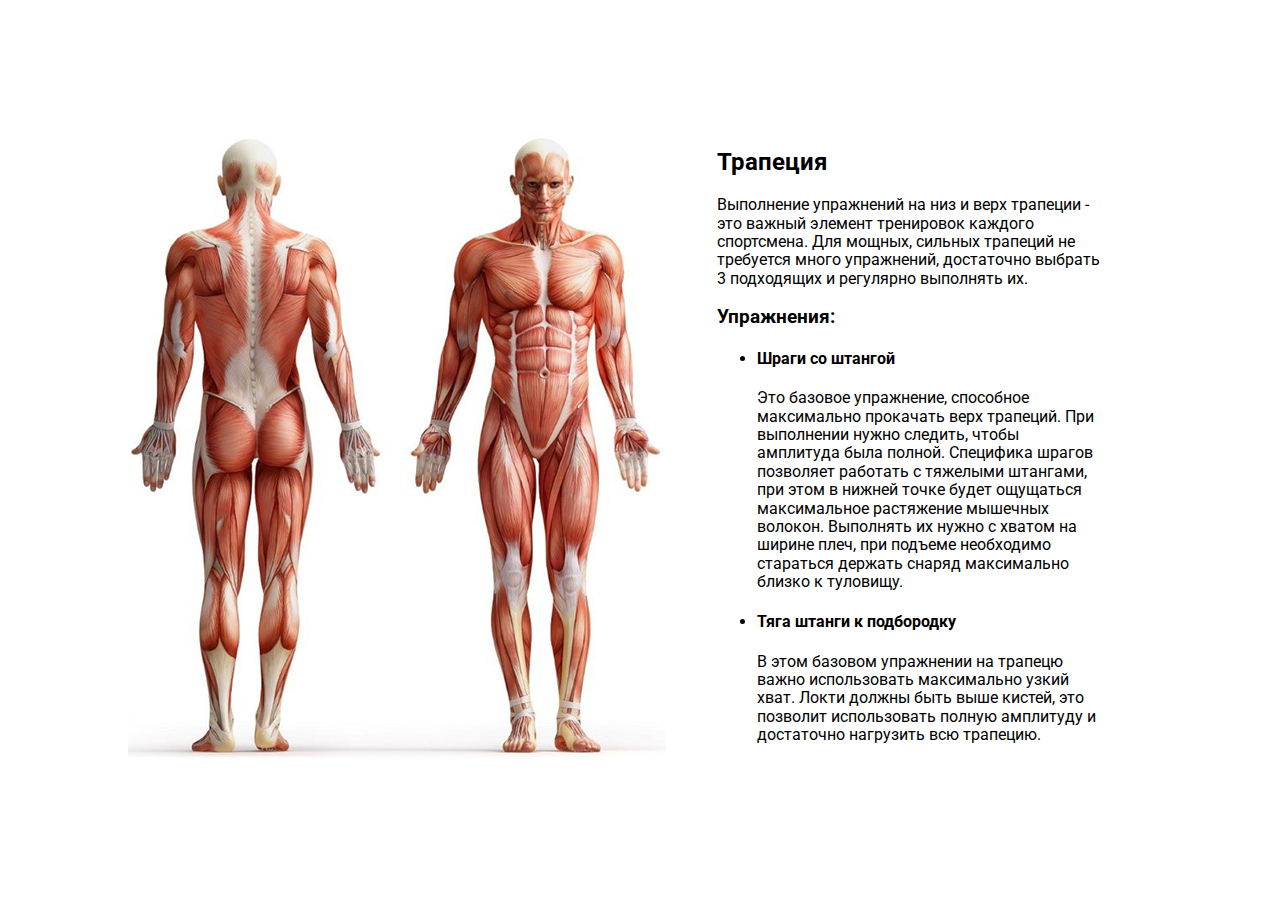
==== index.html @ ae55c125 "fourth commit" ====
<!DOCTYPE html>
<html lang="en">
  <head>
    <meta charset="UTF-8" />
	<meta name="viewport" content="width=device-width, initial-scale=1.0" />
	<!-- <meta name="viewport" content="1185" /> --> 
    <title>Muscles-training/Тренажер для тренировки мышц</title>
    <link rel="preconnect" href="https://fonts.gstatic.com" />
    <link
      href="https://fonts.googleapis.com/css2?family=Roboto:ital,wght@0,400;0,700;0,900;1,400;1,700;1,900&display=swap"
      rel="stylesheet"
    />
    <link rel="stylesheet" href="css/normalize.css" />
    <link rel="stylesheet" href="css/style.css" />
  </head>
  <body>
    <div class="container">
      <div class="demonstration">
        <img class="img-body" src="img/body_2.jpg" alt="">
        <div class="wrapper">
          <div class="male-muscles">
            <div class="body-head"></div>
            <div class="neck">
              <div class="neck-1" data-part="deltoid-back"></div>
              <div class="neck-2" data-part="trapezius"></div>
              <div class="neck-3" data-part="deltoid-back"></div>
              <div class="neck-4"></div>
              <div class="neck-5" data-part="deltoid-middle"></div>
              <div class="neck-6" data-part="trapezius"></div>
              <div class="neck-7" data-part="neck-muscles"></div>
              <div class="neck-8" data-part="trapezius"></div>
              <div class="neck-9" data-part="deltoid-middle"></div>
            </div>
        <div class="rest-parts"></div>
      </div>
          <div class="description deltoid-back">
            <h2>Задняя дельта</h2>
            <p>
              Выполнение упражнений на заднюю дельту - это важный элемент тренировок каждого спортсмена. Для мощных,
              сильных трапеций не требуется много упражнений, достаточно выбрать 3 подходящих и регулярно выполнять их.
            </p>
            <h3>Упражнения:</h3>
            <ul>
              <li>
                <h4>Прыжки</h4>
            <p>
              Это базовое упражнение, способное максимально прокачать заднюю дельту. При выполнении нужно следить, чтобы амплитуда была полной. Специфика шрагов позволяет работать с тяжелыми штангами, при этом в нижней точке будет ощущаться максимальное растяжение мышечных волокон. Выполнять их нужно с хватом на ширине плеч, при подъеме необходимо стараться держать снаряд максимально близко к туловищу.
            </p>
              </li>
              <li> <h4>Махи ногами</h4>
                <p>
                  В этом базовом упражнении на трапецю важно использовать максимально узкий хват. Локти должны быть выше кистей, это позволит использовать полную амплитуду и достаточно нагрузить всю трапецию.
                </p></li>

            </ul>
          </div>
          <div class="description trapezius active">
            <h2>Трапеция</h2>
            <p>
              Выполнение упражнений на низ и верх трапеции - это важный элемент тренировок каждого спортсмена. Для мощных,
              сильных трапеций не требуется много упражнений, достаточно выбрать 3 подходящих и регулярно выполнять их.
            </p>
            <h3>Упражнения:</h3>
            <ul>
              <li>
                <h4>Шраги со штангой</h4>
            <p>
              Это базовое упражнение, способное максимально прокачать верх трапеций. При выполнении нужно следить, чтобы амплитуда была полной. Специфика шрагов позволяет работать с тяжелыми штангами, при этом в нижней точке будет ощущаться максимальное растяжение мышечных волокон. Выполнять их нужно с хватом на ширине плеч, при подъеме необходимо стараться держать снаряд максимально близко к туловищу.
            </p>
              </li>
              <li> <h4>Тяга штанги к подбородку</h4>
                <p>
                  В этом базовом упражнении на трапецю важно использовать максимально узкий хват. Локти должны быть выше кистей, это позволит использовать полную амплитуду и достаточно нагрузить всю трапецию.
                </p></li>

            </ul>
          </div>
          <div class="description deltoid-middle">
            <h2>Средняя дельта</h2>
            <p>
              Выполнение упражнений на среднюю дельту - это важный элемент тренировок каждого спортсмена. Для мощных,
              сильных трапеций не требуется много упражнений, достаточно выбрать 3 подходящих и регулярно выполнять их.
            </p>
            <h3>Упражнения:</h3>
            <ul>
              <li>
                <h4>Отжимания</h4>
            <p>
              Это базовое упражнение, способное максимально прокачать верх трапеций. При выполнении нужно следить, чтобы амплитуда была полной. Специфика шрагов позволяет работать с тяжелыми штангами, при этом в нижней точке будет ощущаться максимальное растяжение мышечных волокон. Выполнять их нужно с хватом на ширине плеч, при подъеме необходимо стараться держать снаряд максимально близко к туловищу.
            </p>
              </li>
              <li> <h4>Присидания</h4>
                <p>
                  В этом базовом упражнении на трапецю важно использовать максимально узкий хват. Локти должны быть выше кистей, это позволит использовать полную амплитуду и достаточно нагрузить всю трапецию.
                </p></li>

            </ul>
          </div>
          <div class="description neck-muscles">
            <h2>Шея</h2>
            <p>
              Выполнение упражнений для мышц шеи - это важный элемент тренировок каждого спортсмена. Для мощных,
              сильных трапеций не требуется много упражнений, достаточно выбрать 3 подходящих и регулярно выполнять их.
            </p>
            <h3>Упражнения:</h3>
            <ul>
              <li>
                <h4>Штанги со шрагой</h4>
            <p>
              Это базовое упражнение, способное максимально прокачать шею. При выполнении нужно следить, чтобы амплитуда была полной. Специфика шрагов позволяет работать с тяжелыми штангами, при этом в нижней точке будет ощущаться максимальное растяжение мышечных волокон. Выполнять их нужно с хватом на ширине плеч, при подъеме необходимо стараться держать снаряд максимально близко к туловищу.
            </p>
              </li>
              <li> <h4>Тяга штанги к шее</h4>
                <p>
                  В этом базовом упражнении на шею важно использовать максимально узкий хват. Локти должны быть выше кистей, это позволит использовать полную амплитуду и достаточно нагрузить всю трапецию.
                </p></li>

            </ul>
          </div>

        </div>

      </div>
    </div>
    <script src="js/script.js"></script>
  </body>
</html>
---- css/style.css ----
html, body {
	height: 100%;
}
body {
	font-family: 'Roboto', sans-serif;
	min-width: 1185px;
}
.container {
	display: flex;
	align-items: center;
	height: 100%;
	padding-left: 10%;
	padding-right: 10%;
}
.demonstration {
	position: relative;
	z-index: 0;
	width: 100%;
	margin: 0;
	padding: 0;

}
.img-body {
	width: 538px;
	height: 638px;
}
.wrapper {
	position: absolute;
	z-index: 7;
	top: 0;
	left: 0;
	display: flex;
	justify-content:left;
}
.active {
	display: block !important;
}
/* .noactive {
	display: none;
} */
.male-muscles {
	width: 538px;
	height: 638px;

}

.description {
	padding: 0 5%;
	/* background: rgb(170, 165, 165); */
	display: none;
}
.body-head{
	width: 100%;
	height: 10%;
	/* background-color: rgba(233, 146, 146, 0.356); */
}
.neck {
	height: 8.2%;
	display: flex;
	justify-content: left;
	/* align-items: center; */
}
.rest-parts {
	height: 81.8%;
	/* background-color: rgba(62, 145, 87, 0.356); */
}
.neck-1 {
	/* background-color: rgba(128, 117, 117, 0.356); */
	width: 75px;
}
.neck-2 {
	/* background-color: rgba(128, 117, 117, 0.356); */
	width: 144px;
}
.neck-3{
	/* background-color: rgba(128, 117, 117, 0.356); */
	width: 26px;
}
.neck-4{
	/* background-color: rgba(128, 117, 117, 0.356); */
	width: 147px;
}
.neck-5{
	/* background-color: rgba(128, 117, 117, 0.356); */
	width: 28px;
}
.neck-6{
	/* background-color: rgba(128, 117, 117, 0.356); */
	width: 44px;
}
.neck-7{
	/* background-color: rgba(128, 117, 117, 0.356); */
	width: 49px;
}
.neck-8{
	/* background-color: rgba(128, 117, 117, 0.356); */
	width: 35px;
}
.neck-9{
	/* background-color: rgba(128, 117, 117, 0.356); */
	width: 88px;
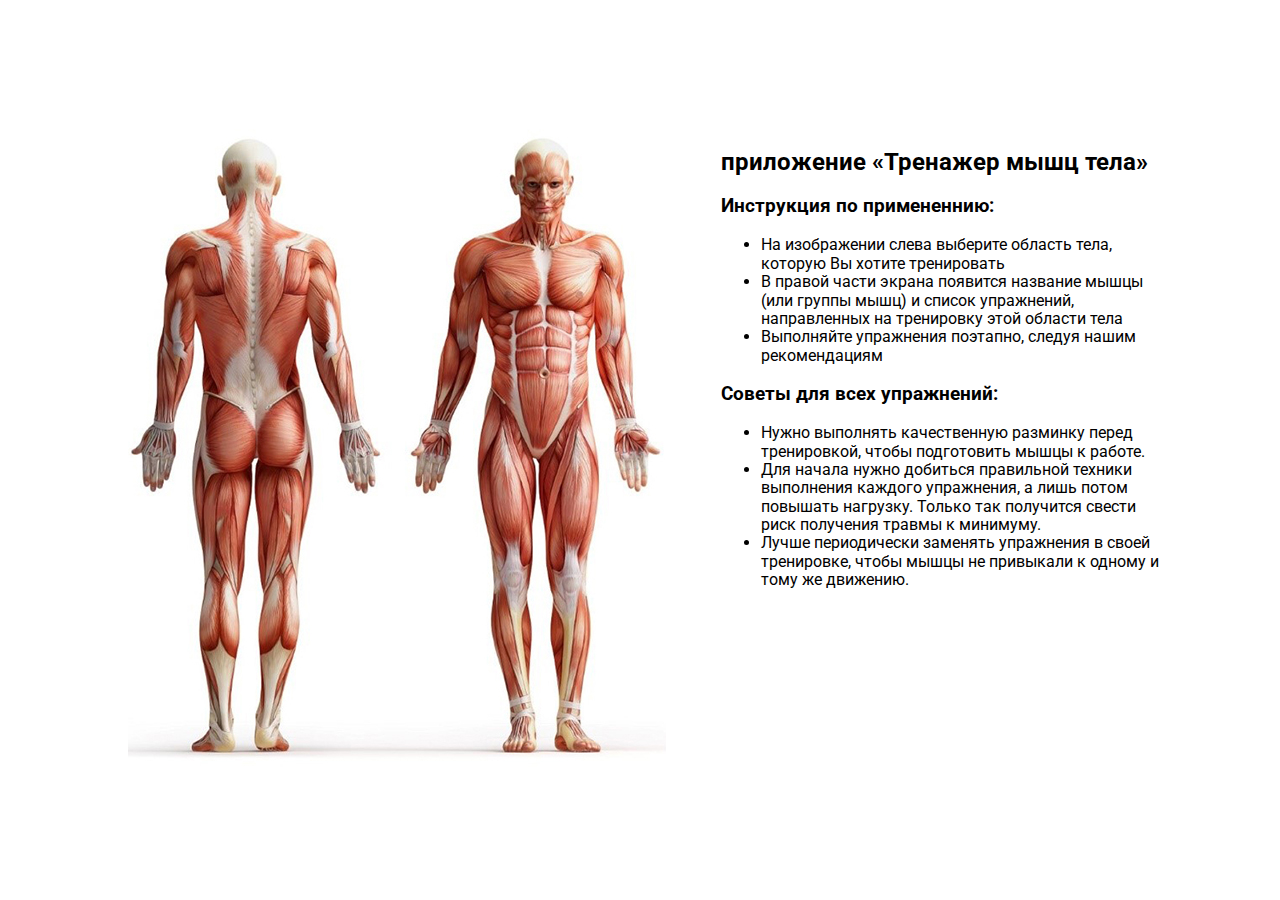
==== commit 7fe58933: "All parts of application is worked" ====
--- a/index.html
+++ b/index.html
@@ -1,9 +1,9 @@
 <!DOCTYPE html>
-<html lang="en">
+<html lang="ru">
   <head>
     <meta charset="UTF-8" />
-	<meta name="viewport" content="width=device-width, initial-scale=1.0" />
-	<!-- <meta name="viewport" content="1185" /> --> 
+    <!-- <meta name="viewport" content="width=device-width, initial-scale=1.0" /> -->
+    <meta name="viewport" content="1185" />
     <title>Muscles-training/Тренажер для тренировки мышц</title>
     <link rel="preconnect" href="https://fonts.gstatic.com" />
     <link
@@ -16,112 +16,289 @@
   <body>
     <div class="container">
       <div class="demonstration">
-        <img class="img-body" src="img/body_2.jpg" alt="">
+        <img class="img-body" src="img/body_2.jpg" alt="" />
         <div class="wrapper">
           <div class="male-muscles">
             <div class="body-head"></div>
             <div class="neck">
-              <div class="neck-1" data-part="deltoid-back"></div>
+              <div class="neck-1" data-part="deltoid"></div>
               <div class="neck-2" data-part="trapezius"></div>
-              <div class="neck-3" data-part="deltoid-back"></div>
+              <div class="neck-3" data-part="deltoid"></div>
               <div class="neck-4"></div>
-              <div class="neck-5" data-part="deltoid-middle"></div>
+              <div class="neck-5" data-part="deltoid"></div>
               <div class="neck-6" data-part="trapezius"></div>
               <div class="neck-7" data-part="neck-muscles"></div>
               <div class="neck-8" data-part="trapezius"></div>
-              <div class="neck-9" data-part="deltoid-middle"></div>
-            </div>
-        <div class="rest-parts"></div>
-      </div>
-          <div class="description deltoid-back">
-            <h2>Задняя дельта</h2>
-            <p>
-              Выполнение упражнений на заднюю дельту - это важный элемент тренировок каждого спортсмена. Для мощных,
-              сильных трапеций не требуется много упражнений, достаточно выбрать 3 подходящих и регулярно выполнять их.
-            </p>
-            <h3>Упражнения:</h3>
+              <div class="neck-9" data-part="deltoid"></div>
+            </div>
+            <div class="shoulders">
+              <div class="shoulders-1" data-part="deltoid"></div>
+              <div class="shoulders-2"></div>
+              <div class="shoulders-3" data-part="trapezius"></div>
+              <div class="shoulders-4"></div>
+              <div class="shoulders-5" data-part="deltoid"></div>
+              <div class="shoulders-6"></div>
+              <div class="shoulders-7" data-part="deltoid"></div>
+              <div class="shoulders-8"></div>
+              <div class="shoulders-9" data-part="deltoid"></div>
+            </div>
+            <div class="pectoral">
+              <div class="pectoral-1" data-part="triceps"></div>
+              <div class="pectoral-2"></div>
+              <div class="pectoral-3" data-part="triceps"></div>
+              <div class="pectoral-4"></div>
+              <div class="pectoral-5" data-part="triceps"></div>
+              <div class="pectoral-6" data-part="deltoid"></div>
+              <div class="pectoral-7" data-part="biceps"></div>
+              <div class="pectoral-8" data-part="pectoral-muscles"></div>
+              <div class="pectoral-9" data-part="biceps"></div>
+              <div class="pectoral-10" data-part="triceps"></div>
+            </div>
+            <div class="back">
+              <div class="back-1" data-part="triceps"></div>
+              <div class="back-2" data-part="latissimus-dorsi"></div>
+              <div class="back-3" data-part="triceps"></div>
+              <div class="back-4" ></div>
+              <div class="back-5" data-part="biceps"></div>
+              <div class="back-6" data-part="press"></div>
+              <div class="back-7" data-part="biceps"></div>
+            </div>
+            <div class="low-back">
+              <div class="low-back-1"></div>
+              <div class="low-back-2" data-part="low-back-muscles"></div>
+              <div class="low-back-3"></div>
+              <div class="low-back-4" data-part="oblique-abdominal-muscles"></div>
+              <div class="low-back-5" data-part="press"></div>
+              <div class="low-back-6" data-part="oblique-abdominal-muscles"></div>
+              <div class="low-back-7"></div>
+            </div>
+            <div class="gluteus">
+              <div class="gluteus-1"></div>
+              <div class="gluteus-2" data-part="gluteus-muscles"></div>
+              <div class="gluteus-3"></div>
+              <div class="gluteus-4" data-part="abductors-muscles"></div>
+              <div class="gluteus-5"></div>
+              <div class="gluteus-6" data-part="abductors-muscles"></div>
+              <div class="gluteus-7"></div>
+            </div>
+            <div class="thigh">
+              <div class="thigh-1"></div>
+              <div class="thigh-2" data-part="hip-biceps"></div>
+              <div class="thigh-3" data-part="hip-adductors"></div>
+              <div class="thigh-4" data-part="hip-biceps"></div>
+              <div class="thigh-5"></div>
+              <div class="thigh-6" data-part="quadriceps-femoris"></div>
+              <div class="thigh-7" data-part="hip-adductors"></div>
+              <div class="thigh-8" data-part="quadriceps-femoris"></div>
+              <div class="thigh-9"></div>
+            </div>
+            <div class="gastrocnemius">
+              <div class="gastrocnemius-1"></div>
+              <div class="gastrocnemius-2" data-part="gastrocnemius-muscles"></div>
+              <div class="gastrocnemius-3"></div>
+              <div class="gastrocnemius-4" data-part="gastrocnemius-muscles"></div>
+              <div class="gastrocnemius-5"></div>
+              <div class="gastrocnemius-6" data-part="gastrocnemius-muscles"></div>
+              <div class="gastrocnemius-7"></div>
+              <div class="gastrocnemius-8" data-part="gastrocnemius-muscles"></div>
+              <div class="gastrocnemius-9"></div>
+            </div>
+            <div class="soleus">
+              <div class="soleus-1"></div>
+              <div class="soleus-2" data-part="soleus-muscles"></div>
+              <div class="soleus-3"></div>
+              <div class="soleus-4" data-part="soleus-muscles"></div>
+              <div class="soleus-5"></div>
+            </div>
+            <div class="rest-parts"></div>
+          </div>
+
+          <div class="description active">
+            <h2>приложение «Тренажер мышц тела»</h2>
+            <h3>Инструкция по примененнию:</h3>
             <ul>
-              <li>
-                <h4>Прыжки</h4>
-            <p>
-              Это базовое упражнение, способное максимально прокачать заднюю дельту. При выполнении нужно следить, чтобы амплитуда была полной. Специфика шрагов позволяет работать с тяжелыми штангами, при этом в нижней точке будет ощущаться максимальное растяжение мышечных волокон. Выполнять их нужно с хватом на ширине плеч, при подъеме необходимо стараться держать снаряд максимально близко к туловищу.
-            </p>
-              </li>
-              <li> <h4>Махи ногами</h4>
-                <p>
-                  В этом базовом упражнении на трапецю важно использовать максимально узкий хват. Локти должны быть выше кистей, это позволит использовать полную амплитуду и достаточно нагрузить всю трапецию.
-                </p></li>
-
+              <li>На изображении слева выберите область тела, которую Вы хотите тренировать</li>
+              <li>В правой части экрана появится название мышцы (или группы мышц) и список упражнений, направленных на тренировку этой области тела</li>
+              <li>Выполняйте упражнения поэтапно, следуя нашим рекомендациям  </li>
             </ul>
-          </div>
-          <div class="description trapezius active">
-            <h2>Трапеция</h2>
-            <p>
-              Выполнение упражнений на низ и верх трапеции - это важный элемент тренировок каждого спортсмена. Для мощных,
-              сильных трапеций не требуется много упражнений, достаточно выбрать 3 подходящих и регулярно выполнять их.
-            </p>
-            <h3>Упражнения:</h3>
+            <h3>Советы для всех упражнений:</h3>
             <ul>
-              <li>
-                <h4>Шраги со штангой</h4>
-            <p>
-              Это базовое упражнение, способное максимально прокачать верх трапеций. При выполнении нужно следить, чтобы амплитуда была полной. Специфика шрагов позволяет работать с тяжелыми штангами, при этом в нижней точке будет ощущаться максимальное растяжение мышечных волокон. Выполнять их нужно с хватом на ширине плеч, при подъеме необходимо стараться держать снаряд максимально близко к туловищу.
-            </p>
-              </li>
-              <li> <h4>Тяга штанги к подбородку</h4>
-                <p>
-                  В этом базовом упражнении на трапецю важно использовать максимально узкий хват. Локти должны быть выше кистей, это позволит использовать полную амплитуду и достаточно нагрузить всю трапецию.
-                </p></li>
-
+              <li>Нужно выполнять качественную разминку перед тренировкой, чтобы подготовить мышцы к работе. </li>
+              <li>Для начала нужно добиться правильной техники выполнения каждого упражнения, а лишь потом повышать нагрузку. Только так получится свести риск получения травмы к минимуму. </li>
+              <li>Лучше периодически заменять упражнения в своей тренировке, чтобы мышцы не привыкали к одному и тому же движению. </li>
             </ul>
           </div>
-          <div class="description deltoid-middle">
-            <h2>Средняя дельта</h2>
-            <p>
-              Выполнение упражнений на среднюю дельту - это важный элемент тренировок каждого спортсмена. Для мощных,
-              сильных трапеций не требуется много упражнений, достаточно выбрать 3 подходящих и регулярно выполнять их.
-            </p>
-            <h3>Упражнения:</h3>
-            <ul>
-              <li>
-                <h4>Отжимания</h4>
-            <p>
-              Это базовое упражнение, способное максимально прокачать верх трапеций. При выполнении нужно следить, чтобы амплитуда была полной. Специфика шрагов позволяет работать с тяжелыми штангами, при этом в нижней точке будет ощущаться максимальное растяжение мышечных волокон. Выполнять их нужно с хватом на ширине плеч, при подъеме необходимо стараться держать снаряд максимально близко к туловищу.
-            </p>
-              </li>
-              <li> <h4>Присидания</h4>
-                <p>
-                  В этом базовом упражнении на трапецю важно использовать максимально узкий хват. Локти должны быть выше кистей, это позволит использовать полную амплитуду и достаточно нагрузить всю трапецию.
-                </p></li>
-
-            </ul>
+          <div class="description deltoid">
+            <h2>Дельтовидные мышцы</h2>
+            <h3>Упражнения:</h3>
+            <ol>
+              <li>(Будут нужны гантели) Поднятие гантелей перед собой(на передние дельтовидные мышцы): нужно принять первоначальное положение: ноги на ширине плеч, спина прямая. В руки взять гантели и зажать кулаком. Опустить руки пред собой, ладонями к туловищу. Локти немного согнуть. Медленно поднимать руки в таком положении до того, как между руками и туловищем не возникнет угол 90 градусов. Потом медленно опускать руки вниз в исходное положение. Повторять 3 подхода по 11-15 раз. </li>
+              <li>(Будут нужны гантели) Поднятие гантелей в стороны (на средние дельтовидные мышцы): техника такая же, как и в упражнении поднятие гантелей перед собой, только руки в этот раз располагаются по бокам.</li>
+              <li>Звездная планка: для начала нужно лечь на пол, растянуться в позу звезды. Руки поставить ладонями в пол, ноги поставить на носки. Подняться в таком положении на 30-60 секунд. Важно, чтобы тело было как одна линия. Повторять это три раза. </li>
+            </ol>
+          </div>
+          <div class="description trapezius">
+            <h2>Трапециевидные мышцы</h2>
+            <h3>Упражнения:</h3>
+            <ol>
+              <li>(понадобится скамья, регулирующая спину) шраги на наклонной скамье: нужно поднять спинку скамьи до угла 45 градусов. Далее берем гантели в руки и ложимся животом на скамью таким образом, чтобы шея была за ее пределами. Ноги можно поставить на скамью или на пол или просто сесть на сиденье и выполнять это упражнение сидя. На выдохе поднимаем плечи вверх, сводя лопатки вместе. Удерживаем это положение 1-2 секунды и на вдохе опускаем плечи. Повторяем 3 подхода по 12-15 повторений.</li>
+              <li>Отжимания узким хватом: принимаем упор лежа. Ставим руки так, чтобы они были уже ширины плеч. Ноги ставим вместе. На выдохе опускаемся, делаем вдох и на вдохе выжимаем себя вверх. Долго не задерживаемся на верху, медленно опускаемся. Очень важно, чтобы локти двигались всё время вдоль корпуса и были обращены назад, а не в стороны. Иначе смещается акцент нагрузки. Повторять так по 15-20 раз, три подхода.</li>
+              <li>Отжимания от стула (нужна скамья или стул): нужно занять исходное положение: подойти к скамье, повернуться к ней спиной, наклониться вниз и упереться за скамью руками, затем вытянуть ноги вперед. На вдохе опустите таз к самому полу, на выдохе быстро, без рывков, выпрямите руки, вернувшись в исходное положение. Повторять это три подхода по 10-15 повторений. </li>
+            </ol>
           </div>
           <div class="description neck-muscles">
             <h2>Шея</h2>
-            <p>
-              Выполнение упражнений для мышц шеи - это важный элемент тренировок каждого спортсмена. Для мощных,
-              сильных трапеций не требуется много упражнений, достаточно выбрать 3 подходящих и регулярно выполнять их.
-            </p>
-            <h3>Упражнения:</h3>
-            <ul>
-              <li>
-                <h4>Штанги со шрагой</h4>
-            <p>
-              Это базовое упражнение, способное максимально прокачать шею. При выполнении нужно следить, чтобы амплитуда была полной. Специфика шрагов позволяет работать с тяжелыми штангами, при этом в нижней точке будет ощущаться максимальное растяжение мышечных волокон. Выполнять их нужно с хватом на ширине плеч, при подъеме необходимо стараться держать снаряд максимально близко к туловищу.
-            </p>
-              </li>
-              <li> <h4>Тяга штанги к шее</h4>
-                <p>
-                  В этом базовом упражнении на шею важно использовать максимально узкий хват. Локти должны быть выше кистей, это позволит использовать полную амплитуду и достаточно нагрузить всю трапецию.
-                </p></li>
-
-            </ul>
-          </div>
-
+            <h3>Упражнения:</h3>
+            <ol>
+              <li>Кладем нашу ладонь, огибая локтем голову сверху, на область виска правой части головы. Ладонь кладем до
+                уха. Голову тянем в правую сторону, а рукой удерживаем голову. Давим секунд 8-10, потом на расслабление
+                уводим голову немножко назад, и кладем нашу правую руку на ключицу, и немножко тянем ее вниз. Повторяем
+                то же самое для другой стороны.</li>
+              <li>повороты головы в лево, в право.</li>
+              <li>Наклоны головы вверх-вниз.</li>
+              <li>Пожимание плечами вверх-вниз;</li>
+              <li>Перекатывание головой в право, в лево.</li>
+              <li>Наклонить голову вперед, положить руки на затылок и слабо тянуть голову руками вниз.</li>
+              <li>Наклонить голову назад, положить руки на лоб, и слабо тянуть голову назад руками.</li>
+              <li>Сведение лопаток стоя. Руки по бокам. Сжимать лопатки максимально друг к другу, делать 15 раз, удерживая
+                по 5 секунд.</li>
+              <li>Лежа на спине, с согнутыми коленями, согните голову и прижмите подбородок к груди. Повторять 5 раз,
+                удерживать от 15-30 секунд за повторение.</li>
+              <li>Упражнение злая/добрая кошка: Встаньте на четвереньки, спина прямая, руки под плечами, ноги под бедрами.
+                Округлите спину опуская голову в низ. Продержитесь так 15 секунд, потом прогните спину, поднимая голову
+                вверх (и продержитесь так 15 секунд). Повторяйте так 15 раз, два подхода.</li>
+              <li>Встаньте на четвереньки, посмотрите на пол. Опустите голову вниз, прижимая подбородок к груди, потом
+                верните голову в положение, на уровне со спиной. Удерживайте положение подбородка, прижатого к спине 5
+                секунд. Повторите так 10-20 раз.</li>
+            </ol>
+          </div>
+          <div class="description pectoral-muscles">
+            <h2>Большая грудная мышца</h2>
+            <h3>Упражнения:</h3>
+            <ol>
+              <li>Лягте на пол, руки поставьте в положение перпендикулярное полу и телу. Опуститесь на руках вниз и поднимитесь вверх. Выполнять 2 подхода по 20 раз. (отжимания)</li>
+              <li>Упражнения со снаряжением: две гантели, скамья
+                Настройте скамью на 30 градусов наклона.  Лягте на нее. Руки разведите в стороны перпендикулярно телу. Локти немножко согните и возьмите в руки гантели. Медленно поднимите руки вверх, медленно опустите в первоначальное положение. Повторяйте так три подхода по 15 раз.
+                </li>
+                <li>Чтобы растянуть эту мышцу нужно скрестить руки сзади и поднять их вверх. Удерживать так 15-30 секунд. Повторять так 10 раз. </li>
+            </ol>
+          </div>
+          <div class="description triceps">
+            <h2>Трицепс</h2>
+            <h3>Упражнения:</h3>
+            <ol>
+              <li>Отжимания узким хватом: принимаем упор лежа. Ставим руки так, чтобы они были уже ширины плеч. Ноги ставим вместе. На выдохе опускаемся, делаем вдох и на вдохе выжимаем себя вверх. Долго не задерживаемся на верху, медленно опускаемся. Очень важно, чтобы локти двигались всё время вдоль корпуса и были обращены назад, а не в стороны. Иначе смещается акцент нагрузки. Повторять так по 15-20 раз, три подхода. </li>
+              <li>Отжимания от стула (нужна скамья или стул): нужно занять исходное положение: подойти к скамье, повернуться к ней спиной, наклониться вниз и упереться за скамью руками, затем вытянуть ноги вперед. На вдохе опустите таз к самому полу, на выдохе быстро, без рывков, выпрямите руки, вернувшись в исходное положение. Повторять это три подхода по 10-15 повторений.
+                </li>
+            </ol>
+          </div>
+          <div class="description biceps">
+            <h2>Бицепс рук</h2>
+            <h3>Упражнения:</h3>
+            <ol>
+              <li>(понадобятся TRX-петли) Горизонтальные подтягивания: нужно взяться за петли и выставить ноги чуть вперед. Уведите плечи вперед. Далее поднимитесь на петлях, разводя локти в стороны и сводя лопатки. Медленно опуститесь назад. Повторяйте 3 подхода по 10 – 15 повторений. </li>
+              <li>(понадобятся гантели) Сгибание рук с гантелями: нужно занять исходное положение: ноги на ширине плеч, спина прямая, гантели в руках вдоль тела, локти прижаты к локтям, ладони направлены к бокам. При подъеме гантелей кисть нужно будет развернуть ладонью вверх. Поднимайте руки в верхнее положение, не до конца сгибая руки в локте. Сделайте вдох и при движении рук вниз, в исходное положение сделайте выдох. Во время выполнения упражнения корпус должен быть максимально статичен. Делайте три подхода по 8-10 повторений.
+                </li>
+            </ol>
+          </div>
+          <div class="description latissimus-dorsi">
+            <h2>Широчайшие мышцы спины</h2>
+            <h3>Упражнения:</h3>
+            <ol>
+              <li>Подтягивания (понадобиться турникет): нужно повиснуть на турникете взявшись соответствующим хватом (средний хват, широкий хват, узкий хват). Потом подтянуться на турникете до уровня подбородка или до того момента, когда ваши глаза окажутся на уровне перекладины. Затем плавно опуститься вниз. Повторять так 10 раз, 3 подхода. </li>
+              <li>Растяжка широчайших мышц спины: нужно взяться правой рукой за опору, примерно на уровне талии. Сделайте шаг назад и наклонитесь вперед. Положите левую руку на плечо правой. Вы должны почувствовать растяжку в зоне широчайших мышц спины (от плеча до поясницы). Задержитесь на 10-15 секунд, плавно выходите из положения и сделайте то же самое для левой руки. Делать такую растяжку лучше всего после каждой тренировки на широчайшие мышцы.
+                </li>
+                <li>Тяга на наклоне: нужно взять штангу в руки и встать ровно. Ноги необходимо разместить на ширине плеч. Наклоните корпус вперед, до параллели с полом (если до этого положения не получается растянуться держите корпус выше), нужно при этом сохранять спину ровной. Штанга удерживается на свободных руках широким хватом. Медленно подтягивайте вес к низу живота. Сделайте небольшую паузу в этом положении и верните штангу на положение свободных рук. Делать так 8-10 раз, три подхода. </li>
+            </ol>
+          </div>
+          <div class="description press">
+            <h2>Мышцы пресса</h2>
+            <h3>Упражнения:</h3>
+            <ol>
+              <li>Велосипед с поднятым корпусом: нужно сесть на коврик, останьтесь на ягодицах и подтяните бедра.  Корпус отклоните назад и руки сцепите за затылком. Делайте скручивания в право и в лево, касаясь локтями разноименных коленок. Ноги сгибайте разгибайте. Делайте 10-15 повторений, три подхода. </li>
+              <li>Шаги из планки на четвереньках: нужно принять классическую позицию планки с прямыми руками. Шагните вперед правой ногой так, чтобы бедро оказалось перпендикулярно полу, затем подставьте левую. Не меняйте положение корпуса на всем протяжении. Встаньте обратно, шагнув сначала правой ногой, затем левой. Выполняйте сначала целый подход на одну ногу, затем на другую (в первом подходе первой шагает правая нога, во втором подходе первой шагает левая нога). Делайте так 10-15 раз на каждый подход. </li>
+                <li>Скручивания: нужно лечь на коврик спиной, ноги согнуть. Руки нужно скрестить на груди. Оторвите голову и верхний плечевой пояс от пола, напрягите пресс. Поясницу плотно прижмите, шею не сгибайте. Потом вернитесь в исходное положение.  Повторяйте так 10-15 раз, три подхода. Усовершенствовав этот вид скручиваний. Можно будет сделать скручивания с руками за головой, с протянутыми руками и скручивания ногами, согнутыми в 90 градусов. </li>
+            </ol>
+          </div>
+          <div class="description low-back-muscles">
+            <h2>Поясничные мышцы</h2>
+            <h3>Упражнения:</h3>
+            <ol>
+              <li>(понадобится скамья для разгибаний): нужно лечь на тренажер на живот и поместить пятки под специальный валик. На выдохе медленно выполнять наклон вниз. На вдохе плавно вернуться в положение, в котором тело будет представлять прямую линию. Повторять 3 подхода по 10-20 раз.</li>
+            </ol>
+          </div>
+          <div class="description oblique-abdominal-muscles">
+            <h2>Косые мышцы живота</h2>
+            <h3>Упражнения:</h3>
+            <ol>
+              <li>Обыкновенная планка</li>
+            </ol>
+          </div>
+          <div class="description gluteus-muscles">
+            <h2> Ягодичнуе мышцы</h2>
+            <h3>Упражнения:</h3>
+            <ol>
+              <li>Выпады вперед: нужно убрать руки на пояс, выпрямить спину, расправить плечи. Голову держать прямо. Нужно сделать шаг и начать медленно приседать на колено, сделав вдох. Угол в коленном суставе 90 градусов, колено и стопа находятся параллельно друг другу. Поднимитесь в исходное положение. Поднимаясь, перенесите центр тяжести на заднюю ногу и выдохните. Так повторять три подхода по 12-15 раз. </li>
+              <li>Мостик: нужно лечь на спину, согнуть ноги и поставить ступы чуть шире плеч. Ладонями касаться пола и протянуть их вдоль тела. Сделайте сильный упор на всю поверхность ступни и медленно поднимите таз максимально вверх.  Потом медленно опуститесь в исходное положение. Сделайте 4 подхода по 15 раз. Между подходами делать перерыв на 20-30 секунд. Когда вы отработаете этот вид мостика, можно будет делать мостик от стула, дивана, фитбола. </li>
+              <li>Велосипед: нужно лечь на пол, руки убрать за туловище или положить вдоль туловища. Поднимите ноги, слегка согнув их в коленях. Начните делать движение подобно кручению педалей на велосипеде. Корпус нужно держать статично. Повторять упражнение три раза по 30-40 секунд. </li>
+              <li>Подъем коленей лежа на животе: нужно лечь на живот и убрать руки под голову. Плечи и туловище сохранять в расслабленном состоянии. Потом согните ноги в коленях и поднимайте их вверх, и плавно опускайте их вниз. Повторять упражнение 10-12 раз в 3 подхода. Потом, когда отработаете этот вид подъемов, можно будет усложнить задачу. Нужно будет найти устойчивую скамейку, лечь на нее животом, ноги свисают и руки вытянуты вперед и зацепиться за край скамейки. Ноги согнуть в коленях, опускать их вниз в таком положении и потом поднимать их на одну линию с телом. Повторять так 10-12 раз по 3 подхода. </li>
+            </ol>
+          </div>
+          <div class="description abductors-muscles">
+            <h2>Отводящие мышцы бедра</h2>
+            <h3>Упражнения:</h3>
+            <ol>
+              <li>Боковые махи из положения «на четвереньках»: нужно встать на четвереньки, руки поставить под плечи, пальцы смотрят вперед. Сделайте вдох и медленно отведите левое бедро в сторону. Опустите в изначальное положение.  </li>
+            </ol>
+          </div>
+          <div class="description hip-biceps">
+            <h2>Бицепс бедра</h2>
+            <h3>Упражнения:</h3>
+            <ol>
+              <li>(Упражнение с тренажером) Сгибание ног в тренажере лежа: нужно лечь на тренажер лицом вниз, ноги зафиксировать валиком в районе голеностопного сустава. Важно прижать и не отрывать туловище от скамьи, чтобы избежать травм. Валик ногами нужно поднять вверх, чтобы в коленях был угол 90 градусов, и потом опустить валик ногами вниз, не разгибая до конца колени. Нужно чтобы во время упражнений ноги были всегда напряжены. Повторяйте 3 подхода по 15 подъёмов ногами. </li>
+              <li>Отведение выпрямленной ноги назад: нужно встать на четвереньки. Потом прямую правую ногу и прямую левую руку нужно медленно поднять вверх, параллельно полу.  Задержитесь в таком положении на 10 секунд. Медленно опустите ногу и руку в первоначальное положение. Повторите то же самое с противоположной рукой и ногой.  Повторяйте это упражнение три подхода по 20 раз.  </li>
+            </ol>
+          </div>
+          <div class="description quadriceps-femoris">
+            <h2>Четырехглавые мышцы бедра</h2>
+            <h3>Упражнения:</h3>
+            <ol>
+              <li>Приседания: нужно поставить ноги на ширине плеч, спина прямая на протяжении всего упражнения. Постепенно начинаете опускать туловище до образования коленями угла в 90 градусов. Потом возвращайтесь в первоначальное положение. Повторять 3 подхода по 10-20 раз.</li>
+              <li>Приседания: Упражнение «стульчик»: нужно встать возле стены, ноги поставить на ширину плеч. Лопатками прижмитесь к стене и руки выпрямите вдоль туловища (руки на колени ставить нельзя). Медленно опускайтесь на невидимый стульчик и образуйте угол в коленях 90 градусов. Задержитесь в этой позе на максимально возможное время (идеально от 30-40 секунд). Сделайте три подхода.</li>
+              <li>Беговые упражнения </li>
+            </ol>
+          </div>
+          <div class="description hip-adductors">
+            <h2>Приводящие мышцы бедра</h2>
+            <h3>Упражнения:</h3>
+            <ol>
+              <li>Подъем двух ног: нужно лечь набок, руку выпрямить и положить на пол. Начинайте плавно поднимать сразу две ноги, и потом плавно опускать их. Делать это по 10-12 раз, 4 подхода. </li>
+              <li>Поднятие-опускания ног в позиции лежа: нужно лечь на бок и положить голову на вытянутую руку. Ногу, находящуюся сверху лежащей ноги, согнуть в колене и поставить ее перед собой, рядом с тазом. Потом нужно медленно поднимать и опускать нижнюю ногу. Лучше всего поднимать как можно выше и опускать, не кладя ногу на пол. Делать 3 подхода по 15-20 раз, для каждой ноги.</li>
+              <li>Упражнение «Ножницы»: примите исходное положение: нужно лечь на коврик, руки положить под ягодицы ладонями в пол, ноги приподнять на 20-30 см над полом, вытянув носочки. Далее энергично разводите ноги на 20-30 см друг от друга, потом скрещивайте их. Повторять это три подхода по 20 -30 скрещиваний. Совет: подбородком тянитесь к груди, а не к небу. Это будет укреплять мышцы шеи. Также, при выполнении упражнения лучше всего втянуть живот и напрягать бедра и ноги. </li>
+            </ol>
+          </div>
+          <div class="description soleus-muscles">
+            <h2>Камбаловидные мышцы</h2>
+            <h3>Упражнения:</h3>
+            <ol>
+              <li>(Понадобится тренажер-платформа): нужно сесть на сиденье так, чтобы поясница и спина были плотно прижаты к спинке. Стопы поместить в самый низ платформы, чтобы носки находились на платформе, а пятки свисали. Ноги находятся на ширине бедер. Не нужно выпрямлять полностью ноги в коленях, лучше оставить их чуть-чуть согнутыми. Далее на выдохе начинаем толкать платформу вверх, максимально распрямляя голени в верхней точке. Задержитесь в таком положении на несколько секунд и на вдохе медленно опускаем платформу вниз, за счет движения пяток. Лучше всего опустить носки как можно ниже, чтобы максимально растянуть мышцы. Повторять 3 подходя по 10-15 повторений.  </li>
+            </ol>
+          </div>
+          <div class="description gastrocnemius-muscles">
+            <h2>Икроножные мышцы</h2>
+            <h3>Упражнения:</h3>
+            <ol>
+              <li>Подъемы на носки с дополнительным весом на коленях: нужно сесть на стул, выпрямить спину и расположить ноги под углом в 90 градусов. В руки взять гантели и расположить их равномерно на передней поверхности бедра, ближе к коленям. Из этого положения отрывать пятки от пола как можно выше. Потом возвращайтесь в исходное положение, опираясь на всю ступню целиком. Делать это 3 подхода по 8-15 повторений. </li>
+              <li>Поднятие на носках: встаньте, ноги на ширине плеч, спина прямая. Медленно поднимайтесь на носочки, и задержитесь в этом положении на 5-20 секунд. Потом опуститесь обратно. Повторяйте так 3 подхода по 20-30 подъемов. </li>
+              <li>(понадобится грузоблочный тренажер для голени): нужно расположиться на тренажере так, чтобы носки находились на возвышении, пятки висели, а плечи – под верхней платформой. Нужно выпрямить спину и ухватиться обеими руками за держатели. Медленно приподнимаясь носками вверх, выталкивайте платформу, лежащую на плечах. Затем медленно опускайтесь, отводя пятки как можно ниже. Повторяйте упражнение 3 подхода по 8-10 подъемов. </li>
+            </ol>
+          </div>
         </div>
-
+        </div>
       </div>
     </div>
     <script src="js/script.js"></script>
   </body>
 </html>
+
+
--- a/css/style.css
+++ b/css/style.css
@@ -8,9 +8,15 @@
 .container {
 	display: flex;
 	align-items: center;
-	height: 100%;
+	justify-content: center;
+	/* margin-top: 100px; */
+	/* margin: auto; */
+	min-height: 100vh;
 	padding-left: 10%;
 	padding-right: 10%;
+	/* padding-top: 5%; */
+
+	/* overflow: hidden; */
 }
 .demonstration {
 	position: relative;
@@ -30,7 +36,7 @@
 	top: 0;
 	left: 0;
 	display: flex;
-	justify-content:left;
+	justify-content: left;
 }
 .active {
 	display: block !important;
@@ -48,54 +54,370 @@
 	padding: 0 5%;
 	/* background: rgb(170, 165, 165); */
 	display: none;
+	height: 638px;
+	width: 44vw;
+	/* overflow: hidden; */
+	overflow-y:scroll;
 }
 .body-head{
 	width: 100%;
-	height: 10%;
+	/* height: 10%; */
+	height: 65px;
 	/* background-color: rgba(233, 146, 146, 0.356); */
 }
 .neck {
-	height: 8.2%;
-	display: flex;
-	justify-content: left;
-	/* align-items: center; */
-}
+	height: 53px;
+	display: flex;
+	justify-content: left;
+}
+
+.neck-1 {
+	/* background-color: rgba(128, 117, 117, 0.356); */
+	width: 75px;
+}
+.neck-2 {
+	/* background-color: rgba(128, 117, 117, 0.356); */
+	width: 134px;
+}
+.neck-3{
+	/* background-color: rgba(128, 117, 117, 0.356); */
+	width: 36px;
+}
+.neck-4{
+	/* background-color: rgba(128, 117, 117, 0.356); */
+	width: 147px;
+}
+.neck-5{
+	/* background-color: rgba(128, 117, 117, 0.356); */
+	width: 28px;
+}
+.neck-6{
+	/* background-color: rgba(128, 117, 117, 0.356); */
+	width: 44px;
+}
+.neck-7{
+	/* background-color: rgba(128, 117, 117, 0.356); */
+	width: 49px;
+}
+.neck-8{
+	/* background-color: rgba(128, 117, 117, 0.356); */
+	width: 35px;
+}
+.neck-9{
+	/* background-color: rgba(128, 117, 117, 0.356); */
+	width: 88px;
+}
+
+/* Shoulders */
+.shoulders {
+	height: 30px;
+	display: flex;
+	justify-content: left;
+}
+.shoulders-1 {
+	/* background-color: rgba(128, 117, 117, 0.356); */
+	width: 53px;
+}
+.shoulders-2{
+	/* background-color: rgba(128, 117, 117, 0.356); */
+	width: 39px;
+}
+.shoulders-3{
+	/* background-color: rgba(128, 117, 117, 0.356); */
+	width: 71px;
+}
+.shoulders-4{
+	/* background-color: rgba(128, 117, 117, 0.356); */
+	width: 27px;
+}
+.shoulders-5{
+	/* background-color: rgba(128, 117, 117, 0.356); */
+	width: 20px;
+}
+.shoulders-6{
+	/* background-color: rgba(128, 117, 117, 0.356); */
+	width: 118px;
+}
+.shoulders-7{
+	/* background-color: rgba(128, 117, 117, 0.356); */
+	width: 32px;
+}
+.shoulders-8{
+	/* background-color: rgba(128, 117, 117, 0.356); */
+	width: 115px;
+}
+.shoulders-9{
+	/* background-color: rgba(128, 117, 117, 0.356); */
+	width: 67px;
+}
+
+/* Pectoral */
+
+.pectoral {
+	height: 29px;
+	display: flex;
+	justify-content: left;
+}
+.pectoral-1{
+	/* background-color: rgba(196, 199, 40, 0.356); */
+	width: 64px;
+}
+.pectoral-2{
+	/* background-color: rgba(196, 199, 40, 0.356); */
+	width: 117px;
+}
+.pectoral-3{
+	/* background-color: rgba(196, 199, 40, 0.356); */
+	width: 34px;
+}
+.pectoral-4{
+	/* background-color: rgba(196, 199, 40, 0.356); */
+	width: 100px;
+}
+.pectoral-5{
+	/* background-color: rgba(196, 199, 40, 0.356); */
+	width: 13px;
+}
+.pectoral-6{
+	/* background-color: rgba(196, 199, 40, 0.356); */
+	width: 13px;
+}
+.pectoral-7{
+	/* background-color: rgba(196, 199, 40, 0.356); */
+	width: 13px;
+}
+.pectoral-8{
+	/* background-color: rgba(196, 199, 40, 0.356); */
+	width: 115px;
+}
+.pectoral-9{
+	/* background-color: rgba(196, 199, 40, 0.356); */
+	width: 17px;
+}
+.pectoral-10{
+	/* background-color: rgba(196, 199, 40, 0.356); */
+	width: 50px;
+}
+
+/* Back */
+.back {
+	height: 54px;
+	display: flex;
+	justify-content: left;
+}
+.back-1 {
+	/* background-color: rgba(72, 199, 40, 0.356); */
+	width: 70px;
+}
+.back-2 {
+	/* background-color: rgba(72, 199, 40, 0.356); */
+	width: 111px;
+}
+.back-3 {
+	/* background-color: rgba(72, 199, 40, 0.356); */
+	width: 34px;
+}
+.back-4 {
+	/* background-color: rgba(72, 199, 40, 0.356); */
+	width: 100px;
+}
+.back-5 {
+	/* background-color: rgba(72, 199, 40, 0.356); */
+	width: 30px;
+}
+.back-6 {
+	/* background-color: rgba(72, 199, 40, 0.356); */
+	width: 109px;
+}
+.back-7 {
+	/* background-color: rgba(72, 199, 40, 0.356); */
+	width: 83px;
+}
+/* Low-back */
+.low-back {
+	height: 44px;
+	display: flex;
+	justify-content: left;
+}
+.low-back-1 {
+	/* background-color: rgba(172, 40, 199, 0.356); */
+	width: 70px;
+}
+.low-back-2 {
+	/* background-color: rgba(172, 40, 199, 0.356); */
+	width: 105px;
+}
+.low-back-3 {
+	/* background-color: rgba(172, 40, 199, 0.356); */
+	width: 190px;
+}
+.low-back-4 {
+	/* background-color: rgba(172, 40, 199, 0.356); */
+	width: 30px;
+}
+.low-back-5 {
+	/* background-color: rgba(172, 40, 199, 0.356); */
+	width: 50px;
+}
+.low-back-6 {
+	/* background-color: rgba(172, 40, 199, 0.356); */
+	width: 17px;
+}
+.low-back-7 {
+	/* background-color: rgba(172, 40, 199, 0.356); */
+	width: 79px;
+}
+
+/* Gluteus */
+.gluteus {
+	height: 56px;
+	display: flex;
+	justify-content: left;
+}
+.gluteus-1 {
+	/* background-color: rgba(172, 40, 199, 0.356); */
+	width: 64px;
+}
+.gluteus-2 {
+	/* background-color: rgba(172, 40, 199, 0.356); */
+	width: 124px;
+}
+.gluteus-3 {
+	/* background-color: rgba(172, 40, 199, 0.356); */
+	width: 164px;
+}
+.gluteus-4 {
+	/* background-color: rgba(119, 88, 126, 0.356); */
+	width: 24px;
+}
+.gluteus-5 {
+	/* background-color: rgba(172, 40, 199, 0.356); */
+	width: 75px;
+}
+.gluteus-6 {
+	/* background-color: rgba(172, 40, 199, 0.356); */
+	width: 20px;
+}
+.gluteus-7 {
+	/* background-color: rgba(172, 40, 199, 0.356); */
+	width: 67px;
+}
+
+/* Thigh */
+.thigh {
+	height: 120px;
+	display: flex;
+	justify-content: left;
+}
+.thigh-1 {
+		/* background-color: rgba(90, 199, 40, 0.356); */
+		width: 76px;
+}
+.thigh-2 {
+	/* background-color: rgba(90, 199, 40, 0.356); */
+	width: 37px;
+}
+.thigh-3 {
+	/* background-color: rgba(90, 199, 40, 0.356); */
+	width: 25px;
+}
+.thigh-4 {
+	/* background-color: rgba(90, 199, 40, 0.356); */
+	width: 34px;
+}
+.thigh-5 {
+	/* background-color: rgba(90, 199, 40, 0.356); */
+	width: 192px;
+}
+.thigh-6 {
+	/* background-color: rgba(90, 199, 40, 0.356); */
+	width: 31px;
+}
+.thigh-7{
+	/* background-color: rgba(90, 199, 40, 0.356); */
+	width: 31px;
+}
+.thigh-8{
+	/* background-color: rgba(90, 199, 40, 0.356); */
+	width: 38px;
+}
+.thigh-9 {
+	/* background-color: rgba(90, 199, 40, 0.356); */
+	width: 75px;
+}
+
+/* Gastrocnemius*/
+.gastrocnemius{
+	height: 67px;
+	display: flex;
+	justify-content: left;
+}
+.gastrocnemius-1 {
+	/* background-color: rgba(230, 217, 36, 0.356); */
+	width: 70px;
+}
+.gastrocnemius-2 {
+	/* background-color: rgba(230, 217, 36, 0.356); */
+	width: 37px;
+}
+.gastrocnemius-3 {
+	/* background-color: rgba(230, 217, 36, 0.356); */
+	width: 20px;
+}
+.gastrocnemius-4 {
+	/* background-color: rgba(230, 217, 36, 0.356); */
+	width: 41px;
+}
+.gastrocnemius-5 {
+	/* background-color: rgba(230, 217, 36, 0.356); */
+	width: 192px;
+}
+.gastrocnemius-6 {
+	/* background-color: rgba(230, 217, 36, 0.356); */
+	width: 10px;
+}
+.gastrocnemius-7 {
+	/* background-color: rgba(230, 217, 36, 0.356); */
+	width: 85px;
+}
+.gastrocnemius-8 {
+	/* background-color: rgba(230, 217, 36, 0.356); */
+	width: 10px;
+}
+.gastrocnemius-9 {
+	/* background-color: rgba(230, 217, 36, 0.356); */
+	width: 72px;
+}
+
+/* soleus*/
+.soleus{
+	height: 75px;
+	display: flex;
+	justify-content: left;
+}
+.soleus-1 {
+	/* background-color: rgba(110, 36, 230, 0.356); */
+	width: 80px;
+}
+.soleus-2 {
+	/* background-color: rgba(110, 36, 230, 0.356); */
+	width: 32px;
+}
+.soleus-3 {
+	/* background-color: rgba(110, 36, 230, 0.356); */
+	width: 22px;
+}
+.soleus-4 {
+	/* background-color: rgba(110, 36, 230, 0.356); */
+	width: 35px;
+}
+.soleus-5 {
+	/* background-color: rgba(110, 36, 230, 0.356); */
+	width: 373px;
+}
+
+/* Rest-parts */
 .rest-parts {
-	height: 81.8%;
+	height: 47px;
 	/* background-color: rgba(62, 145, 87, 0.356); */
-}
-.neck-1 {
-	/* background-color: rgba(128, 117, 117, 0.356); */
-	width: 75px;
-}
-.neck-2 {
-	/* background-color: rgba(128, 117, 117, 0.356); */
-	width: 144px;
-}
-.neck-3{
-	/* background-color: rgba(128, 117, 117, 0.356); */
-	width: 26px;
-}
-.neck-4{
-	/* background-color: rgba(128, 117, 117, 0.356); */
-	width: 147px;
-}
-.neck-5{
-	/* background-color: rgba(128, 117, 117, 0.356); */
-	width: 28px;
-}
-.neck-6{
-	/* background-color: rgba(128, 117, 117, 0.356); */
-	width: 44px;
-}
-.neck-7{
-	/* background-color: rgba(128, 117, 117, 0.356); */
-	width: 49px;
-}
-.neck-8{
-	/* background-color: rgba(128, 117, 117, 0.356); */
-	width: 35px;
-}
-.neck-9{
-	/* background-color: rgba(128, 117, 117, 0.356); */
-	width: 88px;
+}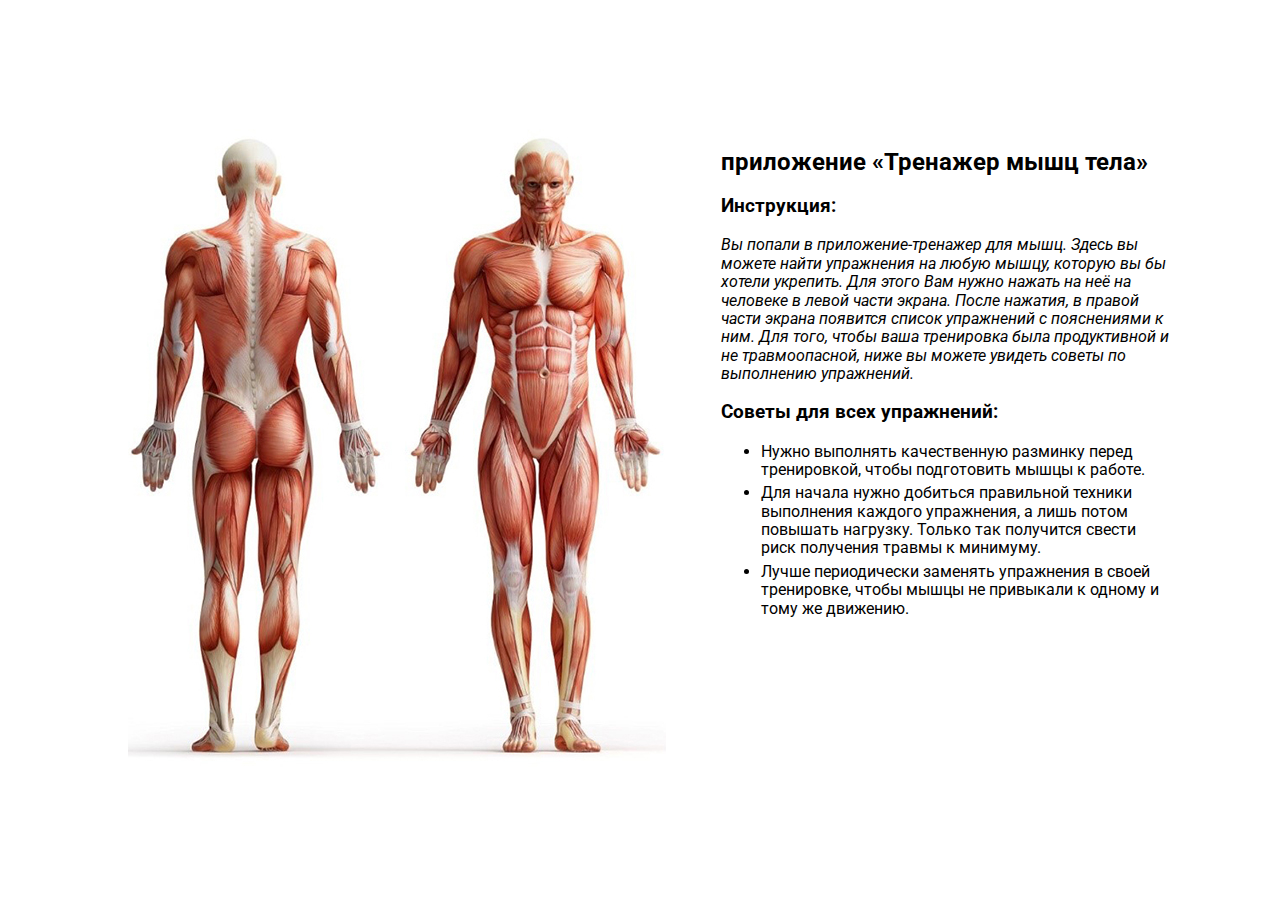
==== commit a950a7de: "Preproduction changes" ====
--- a/index.html
+++ b/index.html
@@ -115,12 +115,11 @@
 
           <div class="description active">
             <h2>приложение «Тренажер мышц тела»</h2>
-            <h3>Инструкция по примененнию:</h3>
-            <ul>
-              <li>На изображении слева выберите область тела, которую Вы хотите тренировать</li>
-              <li>В правой части экрана появится название мышцы (или группы мышц) и список упражнений, направленных на тренировку этой области тела</li>
-              <li>Выполняйте упражнения поэтапно, следуя нашим рекомендациям  </li>
-            </ul>
+            <h3>Инструкция:</h3>
+
+              <p><em>Вы попали в приложение-тренажер для мышц. Здесь вы можете найти упражнения на любую мышцу, которую вы бы хотели укрепить. Для этого Вам нужно нажать на неё на человеке в левой части экрана. После нажатия, в правой части экрана появится список упражнений с пояснениями к ним.
+                Для того, чтобы ваша тренировка была продуктивной и не травмоопасной, ниже вы можете увидеть советы по выполнению упражнений.</em>
+                </p>
             <h3>Советы для всех упражнений:</h3>
             <ul>
               <li>Нужно выполнять качественную разминку перед тренировкой, чтобы подготовить мышцы к работе. </li>
--- a/css/style.css
+++ b/css/style.css
@@ -5,18 +5,17 @@
 	font-family: 'Roboto', sans-serif;
 	min-width: 1185px;
 }
+li {
+	padding-bottom: 5px;;
+}
 .container {
 	display: flex;
 	align-items: center;
 	justify-content: center;
-	/* margin-top: 100px; */
-	/* margin: auto; */
 	min-height: 100vh;
 	padding-left: 10%;
 	padding-right: 10%;
-	/* padding-top: 5%; */
-
-	/* overflow: hidden; */
+
 }
 .demonstration {
 	position: relative;
@@ -41,9 +40,6 @@
 .active {
 	display: block !important;
 }
-/* .noactive {
-	display: none;
-} */
 .male-muscles {
 	width: 538px;
 	height: 638px;
@@ -52,18 +48,15 @@
 
 .description {
 	padding: 0 5%;
-	/* background: rgb(170, 165, 165); */
 	display: none;
 	height: 638px;
 	width: 44vw;
-	/* overflow: hidden; */
+	max-width: 800px;
 	overflow-y:scroll;
 }
 .body-head{
 	width: 100%;
-	/* height: 10%; */
 	height: 65px;
-	/* background-color: rgba(233, 146, 146, 0.356); */
 }
 .neck {
 	height: 53px;
@@ -72,23 +65,18 @@
 }
 
 .neck-1 {
-	/* background-color: rgba(128, 117, 117, 0.356); */
 	width: 75px;
 }
 .neck-2 {
-	/* background-color: rgba(128, 117, 117, 0.356); */
 	width: 134px;
 }
 .neck-3{
-	/* background-color: rgba(128, 117, 117, 0.356); */
 	width: 36px;
 }
 .neck-4{
-	/* background-color: rgba(128, 117, 117, 0.356); */
 	width: 147px;
 }
 .neck-5{
-	/* background-color: rgba(128, 117, 117, 0.356); */
 	width: 28px;
 }
 .neck-6{
@@ -96,15 +84,12 @@
 	width: 44px;
 }
 .neck-7{
-	/* background-color: rgba(128, 117, 117, 0.356); */
 	width: 49px;
 }
 .neck-8{
-	/* background-color: rgba(128, 117, 117, 0.356); */
 	width: 35px;
 }
 .neck-9{
-	/* background-color: rgba(128, 117, 117, 0.356); */
 	width: 88px;
 }
 
@@ -115,39 +100,30 @@
 	justify-content: left;
 }
 .shoulders-1 {
-	/* background-color: rgba(128, 117, 117, 0.356); */
 	width: 53px;
 }
 .shoulders-2{
-	/* background-color: rgba(128, 117, 117, 0.356); */
 	width: 39px;
 }
 .shoulders-3{
-	/* background-color: rgba(128, 117, 117, 0.356); */
 	width: 71px;
 }
 .shoulders-4{
-	/* background-color: rgba(128, 117, 117, 0.356); */
 	width: 27px;
 }
 .shoulders-5{
-	/* background-color: rgba(128, 117, 117, 0.356); */
 	width: 20px;
 }
 .shoulders-6{
-	/* background-color: rgba(128, 117, 117, 0.356); */
 	width: 118px;
 }
 .shoulders-7{
-	/* background-color: rgba(128, 117, 117, 0.356); */
 	width: 32px;
 }
 .shoulders-8{
-	/* background-color: rgba(128, 117, 117, 0.356); */
 	width: 115px;
 }
 .shoulders-9{
-	/* background-color: rgba(128, 117, 117, 0.356); */
 	width: 67px;
 }
 
@@ -159,43 +135,33 @@
 	justify-content: left;
 }
 .pectoral-1{
-	/* background-color: rgba(196, 199, 40, 0.356); */
 	width: 64px;
 }
 .pectoral-2{
-	/* background-color: rgba(196, 199, 40, 0.356); */
 	width: 117px;
 }
 .pectoral-3{
-	/* background-color: rgba(196, 199, 40, 0.356); */
 	width: 34px;
 }
 .pectoral-4{
-	/* background-color: rgba(196, 199, 40, 0.356); */
 	width: 100px;
 }
 .pectoral-5{
-	/* background-color: rgba(196, 199, 40, 0.356); */
 	width: 13px;
 }
 .pectoral-6{
-	/* background-color: rgba(196, 199, 40, 0.356); */
 	width: 13px;
 }
 .pectoral-7{
-	/* background-color: rgba(196, 199, 40, 0.356); */
 	width: 13px;
 }
 .pectoral-8{
-	/* background-color: rgba(196, 199, 40, 0.356); */
 	width: 115px;
 }
 .pectoral-9{
-	/* background-color: rgba(196, 199, 40, 0.356); */
 	width: 17px;
 }
 .pectoral-10{
-	/* background-color: rgba(196, 199, 40, 0.356); */
 	width: 50px;
 }
 
@@ -206,31 +172,24 @@
 	justify-content: left;
 }
 .back-1 {
-	/* background-color: rgba(72, 199, 40, 0.356); */
 	width: 70px;
 }
 .back-2 {
-	/* background-color: rgba(72, 199, 40, 0.356); */
 	width: 111px;
 }
 .back-3 {
-	/* background-color: rgba(72, 199, 40, 0.356); */
 	width: 34px;
 }
 .back-4 {
-	/* background-color: rgba(72, 199, 40, 0.356); */
 	width: 100px;
 }
 .back-5 {
-	/* background-color: rgba(72, 199, 40, 0.356); */
 	width: 30px;
 }
 .back-6 {
-	/* background-color: rgba(72, 199, 40, 0.356); */
 	width: 109px;
 }
 .back-7 {
-	/* background-color: rgba(72, 199, 40, 0.356); */
 	width: 83px;
 }
 /* Low-back */
@@ -240,31 +199,24 @@
 	justify-content: left;
 }
 .low-back-1 {
-	/* background-color: rgba(172, 40, 199, 0.356); */
 	width: 70px;
 }
 .low-back-2 {
-	/* background-color: rgba(172, 40, 199, 0.356); */
 	width: 105px;
 }
 .low-back-3 {
-	/* background-color: rgba(172, 40, 199, 0.356); */
 	width: 190px;
 }
 .low-back-4 {
-	/* background-color: rgba(172, 40, 199, 0.356); */
 	width: 30px;
 }
 .low-back-5 {
-	/* background-color: rgba(172, 40, 199, 0.356); */
 	width: 50px;
 }
 .low-back-6 {
-	/* background-color: rgba(172, 40, 199, 0.356); */
 	width: 17px;
 }
 .low-back-7 {
-	/* background-color: rgba(172, 40, 199, 0.356); */
 	width: 79px;
 }
 
@@ -275,31 +227,24 @@
 	justify-content: left;
 }
 .gluteus-1 {
-	/* background-color: rgba(172, 40, 199, 0.356); */
 	width: 64px;
 }
 .gluteus-2 {
-	/* background-color: rgba(172, 40, 199, 0.356); */
 	width: 124px;
 }
 .gluteus-3 {
-	/* background-color: rgba(172, 40, 199, 0.356); */
 	width: 164px;
 }
 .gluteus-4 {
-	/* background-color: rgba(119, 88, 126, 0.356); */
 	width: 24px;
 }
 .gluteus-5 {
-	/* background-color: rgba(172, 40, 199, 0.356); */
 	width: 75px;
 }
 .gluteus-6 {
-	/* background-color: rgba(172, 40, 199, 0.356); */
 	width: 20px;
 }
 .gluteus-7 {
-	/* background-color: rgba(172, 40, 199, 0.356); */
 	width: 67px;
 }
 
@@ -310,39 +255,30 @@
 	justify-content: left;
 }
 .thigh-1 {
-		/* background-color: rgba(90, 199, 40, 0.356); */
 		width: 76px;
 }
 .thigh-2 {
-	/* background-color: rgba(90, 199, 40, 0.356); */
 	width: 37px;
 }
 .thigh-3 {
-	/* background-color: rgba(90, 199, 40, 0.356); */
 	width: 25px;
 }
 .thigh-4 {
-	/* background-color: rgba(90, 199, 40, 0.356); */
 	width: 34px;
 }
 .thigh-5 {
-	/* background-color: rgba(90, 199, 40, 0.356); */
 	width: 192px;
 }
 .thigh-6 {
-	/* background-color: rgba(90, 199, 40, 0.356); */
 	width: 31px;
 }
 .thigh-7{
-	/* background-color: rgba(90, 199, 40, 0.356); */
 	width: 31px;
 }
 .thigh-8{
-	/* background-color: rgba(90, 199, 40, 0.356); */
 	width: 38px;
 }
 .thigh-9 {
-	/* background-color: rgba(90, 199, 40, 0.356); */
 	width: 75px;
 }
 
@@ -353,39 +289,30 @@
 	justify-content: left;
 }
 .gastrocnemius-1 {
-	/* background-color: rgba(230, 217, 36, 0.356); */
 	width: 70px;
 }
 .gastrocnemius-2 {
-	/* background-color: rgba(230, 217, 36, 0.356); */
 	width: 37px;
 }
 .gastrocnemius-3 {
-	/* background-color: rgba(230, 217, 36, 0.356); */
 	width: 20px;
 }
 .gastrocnemius-4 {
-	/* background-color: rgba(230, 217, 36, 0.356); */
 	width: 41px;
 }
 .gastrocnemius-5 {
-	/* background-color: rgba(230, 217, 36, 0.356); */
 	width: 192px;
 }
 .gastrocnemius-6 {
-	/* background-color: rgba(230, 217, 36, 0.356); */
 	width: 10px;
 }
 .gastrocnemius-7 {
-	/* background-color: rgba(230, 217, 36, 0.356); */
 	width: 85px;
 }
 .gastrocnemius-8 {
-	/* background-color: rgba(230, 217, 36, 0.356); */
 	width: 10px;
 }
 .gastrocnemius-9 {
-	/* background-color: rgba(230, 217, 36, 0.356); */
 	width: 72px;
 }
 
@@ -396,28 +323,23 @@
 	justify-content: left;
 }
 .soleus-1 {
-	/* background-color: rgba(110, 36, 230, 0.356); */
 	width: 80px;
 }
 .soleus-2 {
-	/* background-color: rgba(110, 36, 230, 0.356); */
 	width: 32px;
 }
 .soleus-3 {
-	/* background-color: rgba(110, 36, 230, 0.356); */
 	width: 22px;
 }
 .soleus-4 {
-	/* background-color: rgba(110, 36, 230, 0.356); */
 	width: 35px;
 }
 .soleus-5 {
-	/* background-color: rgba(110, 36, 230, 0.356); */
 	width: 373px;
 }
 
 /* Rest-parts */
 .rest-parts {
 	height: 47px;
-	/* background-color: rgba(62, 145, 87, 0.356); */
-}+}
+
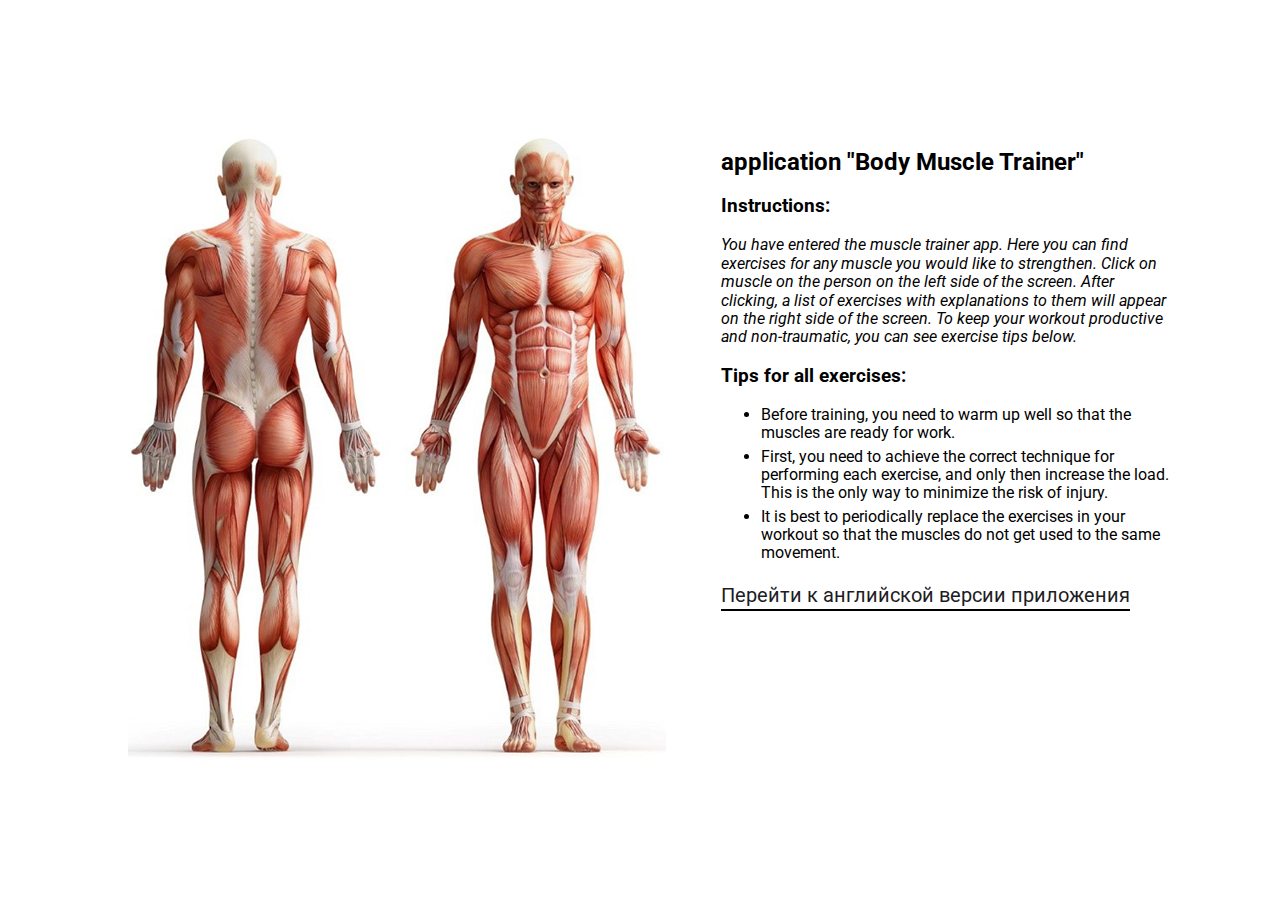
==== commit 89811577: "feat: The english version of app has been adddet" ====
--- a/index.html
+++ b/index.html
@@ -1,10 +1,9 @@
 <!DOCTYPE html>
-<html lang="ru">
+<html lang="en">
   <head>
     <meta charset="UTF-8" />
-    <!-- <meta name="viewport" content="width=device-width, initial-scale=1.0" /> -->
     <meta name="viewport" content="1185" />
-    <title>Muscles-training/Тренажер для тренировки мышц</title>
+    <title>Muscles training guide</title>
     <link rel="preconnect" href="https://fonts.gstatic.com" />
     <link
       href="https://fonts.googleapis.com/css2?family=Roboto:ital,wght@0,400;0,700;0,900;1,400;1,700;1,900&display=swap"
@@ -113,183 +112,173 @@
             <div class="rest-parts"></div>
           </div>
 
-          <div class="description active">
-            <h2>приложение «Тренажер мышц тела»</h2>
-            <h3>Инструкция:</h3>
-
-              <p><em>Вы попали в приложение-тренажер для мышц. Здесь вы можете найти упражнения на любую мышцу, которую вы бы хотели укрепить. Для этого Вам нужно нажать на неё на человеке в левой части экрана. После нажатия, в правой части экрана появится список упражнений с пояснениями к ним.
-                Для того, чтобы ваша тренировка была продуктивной и не травмоопасной, ниже вы можете увидеть советы по выполнению упражнений.</em>
+          <div class="description main active">
+            <h2>application "Body Muscle Trainer"</h2>
+            <h3>Instructions:</h3>
+
+              <p><em>You have entered the muscle trainer app. Here you can find exercises for any muscle you would like to strengthen. Click on muscle on the person on the left side of the screen. After clicking, a list of exercises with explanations to them will appear on the right side of the screen. To keep your workout productive and non-traumatic, you can see exercise tips below.</em>
                 </p>
-            <h3>Советы для всех упражнений:</h3>
+            <h3>Tips for all exercises:</h3>
             <ul>
-              <li>Нужно выполнять качественную разминку перед тренировкой, чтобы подготовить мышцы к работе. </li>
-              <li>Для начала нужно добиться правильной техники выполнения каждого упражнения, а лишь потом повышать нагрузку. Только так получится свести риск получения травмы к минимуму. </li>
-              <li>Лучше периодически заменять упражнения в своей тренировке, чтобы мышцы не привыкали к одному и тому же движению. </li>
+              <li>Before training, you need to warm up well so that the muscles are ready for work.</li>
+              <li>First, you need to achieve the correct technique for performing each exercise, and only then increase the load. This is the only way to minimize the risk of injury. </li>
+              <li>It is best to periodically replace the exercises in your workout so that the muscles do not get used to the same movement.</li>
             </ul>
+            <a href="index_ru.html" class="language">Перейти к английской версии приложения</a>
           </div>
           <div class="description deltoid">
-            <h2>Дельтовидные мышцы</h2>
-            <h3>Упражнения:</h3>
-            <ol>
-              <li>(Будут нужны гантели) Поднятие гантелей перед собой(на передние дельтовидные мышцы): нужно принять первоначальное положение: ноги на ширине плеч, спина прямая. В руки взять гантели и зажать кулаком. Опустить руки пред собой, ладонями к туловищу. Локти немного согнуть. Медленно поднимать руки в таком положении до того, как между руками и туловищем не возникнет угол 90 градусов. Потом медленно опускать руки вниз в исходное положение. Повторять 3 подхода по 11-15 раз. </li>
-              <li>(Будут нужны гантели) Поднятие гантелей в стороны (на средние дельтовидные мышцы): техника такая же, как и в упражнении поднятие гантелей перед собой, только руки в этот раз располагаются по бокам.</li>
-              <li>Звездная планка: для начала нужно лечь на пол, растянуться в позу звезды. Руки поставить ладонями в пол, ноги поставить на носки. Подняться в таком положении на 30-60 секунд. Важно, чтобы тело было как одна линия. Повторять это три раза. </li>
+            <h2>Deltoid muscles</h2>
+            <h3>Exercises:</h3>
+            <ol>
+              <li>(Dumbbells will be needed) Raising the dumbbells in front of you (on the front deltoid muscles): you need to take the original position: feet shoulder width apart, back straight. Take dumbbells in your hands and squeeze them with a fist. Lower your hands in front of you, palms to the body. Bend your elbows a little. Slowly raise your arms in this position until an angle of 90 degrees arises between the arms and the body. Then slowly lower your arms down to the starting position. Repeat 3 sets of 11-15 times.</li>
+              <li>(Dumbbells will be needed) Raising the dumbbells to the sides (to the middle deltoid muscles): The technique is the same as in the exercise of lifting the dumbbells in front of you, only this time the arms are at the sides.</li>
+              <li>Star Plank: First you need to lie on the floor, stretch into a star pose. Put your hands on the floor with your palms, put your feet on your toes. Rise in this position for 30-60 seconds. It is important that the body is like one line. Repeat this three times.</li>
             </ol>
           </div>
           <div class="description trapezius">
-            <h2>Трапециевидные мышцы</h2>
-            <h3>Упражнения:</h3>
-            <ol>
-              <li>(понадобится скамья, регулирующая спину) шраги на наклонной скамье: нужно поднять спинку скамьи до угла 45 градусов. Далее берем гантели в руки и ложимся животом на скамью таким образом, чтобы шея была за ее пределами. Ноги можно поставить на скамью или на пол или просто сесть на сиденье и выполнять это упражнение сидя. На выдохе поднимаем плечи вверх, сводя лопатки вместе. Удерживаем это положение 1-2 секунды и на вдохе опускаем плечи. Повторяем 3 подхода по 12-15 повторений.</li>
-              <li>Отжимания узким хватом: принимаем упор лежа. Ставим руки так, чтобы они были уже ширины плеч. Ноги ставим вместе. На выдохе опускаемся, делаем вдох и на вдохе выжимаем себя вверх. Долго не задерживаемся на верху, медленно опускаемся. Очень важно, чтобы локти двигались всё время вдоль корпуса и были обращены назад, а не в стороны. Иначе смещается акцент нагрузки. Повторять так по 15-20 раз, три подхода.</li>
-              <li>Отжимания от стула (нужна скамья или стул): нужно занять исходное положение: подойти к скамье, повернуться к ней спиной, наклониться вниз и упереться за скамью руками, затем вытянуть ноги вперед. На вдохе опустите таз к самому полу, на выдохе быстро, без рывков, выпрямите руки, вернувшись в исходное положение. Повторять это три подхода по 10-15 повторений. </li>
+            <h2>Trapezius muscles</h2>
+            <h3>Exercises:</h3>
+            <ol>
+              <li>(you need a bench that regulates your back) Shrugs on an incline bench: you need to raise the back of the bench to an angle of 45 degrees. Next, we take the dumbbells in our hands and lay our stomachs on the bench so that the neck is outside of it. You can put your feet on a bench or on the floor, or just sit on the seat and do this exercise while sitting. As you exhale, raise your shoulders up, bringing the shoulder blades together. We hold this position for 1-2 seconds and lower our shoulders while inhaling. Repeat 3 sets of 12-15 reps.</li>
+              <li>Push-ups with a narrow grip: take a lying position. We put our hands so that they are narrower than shoulder width. We put our feet together. As we exhale, we go down, take a breath and squeeze ourselves up as we inhale. We do not stay at the top for a long time, we slowly descend. It is very important that the elbows move along the body at all times and are facing back rather than to the sides. Otherwise, the emphasis of the load is shifted. Repeat this 15-20 times, three approaches.</li>
+              <li>Push-ups from the chair (you need a bench or a chair): you need to take the starting position: go to the bench, turn your back to it, bend down and rest your hands behind the bench, then stretch your legs forward. While inhaling, lower the pelvis to the floor itself, while exhaling quickly, without jerking, straighten your arms, returning to the starting position. Repeat this for three sets of 10-15 reps.</li>
             </ol>
           </div>
           <div class="description neck-muscles">
-            <h2>Шея</h2>
-            <h3>Упражнения:</h3>
-            <ol>
-              <li>Кладем нашу ладонь, огибая локтем голову сверху, на область виска правой части головы. Ладонь кладем до
-                уха. Голову тянем в правую сторону, а рукой удерживаем голову. Давим секунд 8-10, потом на расслабление
-                уводим голову немножко назад, и кладем нашу правую руку на ключицу, и немножко тянем ее вниз. Повторяем
-                то же самое для другой стороны.</li>
-              <li>повороты головы в лево, в право.</li>
-              <li>Наклоны головы вверх-вниз.</li>
-              <li>Пожимание плечами вверх-вниз;</li>
-              <li>Перекатывание головой в право, в лево.</li>
-              <li>Наклонить голову вперед, положить руки на затылок и слабо тянуть голову руками вниз.</li>
-              <li>Наклонить голову назад, положить руки на лоб, и слабо тянуть голову назад руками.</li>
-              <li>Сведение лопаток стоя. Руки по бокам. Сжимать лопатки максимально друг к другу, делать 15 раз, удерживая
-                по 5 секунд.</li>
-              <li>Лежа на спине, с согнутыми коленями, согните голову и прижмите подбородок к груди. Повторять 5 раз,
-                удерживать от 15-30 секунд за повторение.</li>
-              <li>Упражнение злая/добрая кошка: Встаньте на четвереньки, спина прямая, руки под плечами, ноги под бедрами.
-                Округлите спину опуская голову в низ. Продержитесь так 15 секунд, потом прогните спину, поднимая голову
-                вверх (и продержитесь так 15 секунд). Повторяйте так 15 раз, два подхода.</li>
-              <li>Встаньте на четвереньки, посмотрите на пол. Опустите голову вниз, прижимая подбородок к груди, потом
-                верните голову в положение, на уровне со спиной. Удерживайте положение подбородка, прижатого к спине 5
-                секунд. Повторите так 10-20 раз.</li>
+            <h2>Neck</h2>
+            <h3>Exercises:</h3>
+            <ol>
+              <li>We put our palm, bending around the head with an elbow on top, on the temple area of ​​the right side of the head. We put the palm up to the ear. We pull the head to the right side, and hold the head with our hand. We press for 8-10 seconds, then for relaxation we take our head back a little, and put our right hand on the collarbone, and pull it down a little. We repeat the same for the other side.</li>
+              <li>head turns to the left, to the right.</li>
+              <li>Head tilts up and down.</li>
+              <li>Shrugs up and down.</li>
+              <li>Rolling your head to the right, to the left.</li>
+              <li>Tilt your head forward, put your hands on the back of your head and weakly pull your head with your hands down.</li>
+              <li>Tilt your head back, put your hands on your forehead, and weakly pull your head back with your hands.</li>
+              <li>Reduction of the shoulder blades while standing. Hands at the sides. Compress the shoulder blades to each other as much as possible, do 15 times, holding for 5 seconds.</li>
+              <li>Lying on your back, with your knees bent, bend your head and press your chin against your chest. Repeat 5 times, hold for 15-30 seconds per rep.</li>
+              <li>Kind / Angry Cat Exercise: Get on all fours with your back straight, arms under your shoulders, legs under your hips. Round your back by lowering your head to the bottom. Hold on for 15 seconds, then bend your back, lifting your head up (and hold on for 15 seconds). Repeat this 15 times, two approaches.</li>
+              <li>Get on all fours, look at the floor. Lower your head down, pressing your chin to your chest, then return your head to a position that is level with your back. Keep your chin pressed against your back for 5 seconds. Repeat this 10-20 times.</li>
             </ol>
           </div>
           <div class="description pectoral-muscles">
-            <h2>Большая грудная мышца</h2>
-            <h3>Упражнения:</h3>
-            <ol>
-              <li>Лягте на пол, руки поставьте в положение перпендикулярное полу и телу. Опуститесь на руках вниз и поднимитесь вверх. Выполнять 2 подхода по 20 раз. (отжимания)</li>
-              <li>Упражнения со снаряжением: две гантели, скамья
-                Настройте скамью на 30 градусов наклона.  Лягте на нее. Руки разведите в стороны перпендикулярно телу. Локти немножко согните и возьмите в руки гантели. Медленно поднимите руки вверх, медленно опустите в первоначальное положение. Повторяйте так три подхода по 15 раз.
-                </li>
-                <li>Чтобы растянуть эту мышцу нужно скрестить руки сзади и поднять их вверх. Удерживать так 15-30 секунд. Повторять так 10 раз. </li>
+            <h2>Pectoralis major muscle</h2>
+            <h3>Exercises:</h3>
+            <ol>
+              <li>Lie on the floor, put your hands in a position perpendicular to the floor and body. Get down on your hands and go up. Perform 2 sets of 20 times. (push ups).</li>
+              <li>Exercise with equipment: two dumbbells, bench Adjust the bench to a 30 degree incline. Lie down on it. Spread your arms to the sides perpendicular to the body. Bend your elbows a little and take dumbbells in your hands. Slowly raise your arms up, slowly lower them to their original position. Repeat this three sets of 15 times.
+                </li>
+                <li>To stretch this muscle, you need to cross your arms from behind and lift them up. Hold this for 15-30 seconds. Repeat this 10 times.</li>
             </ol>
           </div>
           <div class="description triceps">
-            <h2>Трицепс</h2>
-            <h3>Упражнения:</h3>
-            <ol>
-              <li>Отжимания узким хватом: принимаем упор лежа. Ставим руки так, чтобы они были уже ширины плеч. Ноги ставим вместе. На выдохе опускаемся, делаем вдох и на вдохе выжимаем себя вверх. Долго не задерживаемся на верху, медленно опускаемся. Очень важно, чтобы локти двигались всё время вдоль корпуса и были обращены назад, а не в стороны. Иначе смещается акцент нагрузки. Повторять так по 15-20 раз, три подхода. </li>
-              <li>Отжимания от стула (нужна скамья или стул): нужно занять исходное положение: подойти к скамье, повернуться к ней спиной, наклониться вниз и упереться за скамью руками, затем вытянуть ноги вперед. На вдохе опустите таз к самому полу, на выдохе быстро, без рывков, выпрямите руки, вернувшись в исходное положение. Повторять это три подхода по 10-15 повторений.
+            <h2>Triceps</h2>
+            <h3>Exercises:</h3>
+            <ol>
+              <li>Push-ups with a narrow grip: take a lying position. We put our hands so that they are narrower than shoulder width. We put our feet together. As we exhale, we go down, take a breath and squeeze ourselves up as we inhale. We do not stay at the top for a long time, we slowly descend. It is very important that the elbows move along the body at all times and are facing back rather than to the sides. Otherwise, the emphasis of the load is shifted. Repeat this 15-20 times, three approaches.</li>
+              <li>Push-ups from the chair (you need a bench or a chair): you need to take the starting position: go to the bench, turn your back to it, bend down and rest your hands behind the bench, then stretch your legs forward. While inhaling, lower the pelvis to the floor itself, while exhaling quickly, without jerking, straighten your arms, returning to the starting position. Repeat this for three sets of 10-15 reps.
                 </li>
             </ol>
           </div>
           <div class="description biceps">
-            <h2>Бицепс рук</h2>
-            <h3>Упражнения:</h3>
-            <ol>
-              <li>(понадобятся TRX-петли) Горизонтальные подтягивания: нужно взяться за петли и выставить ноги чуть вперед. Уведите плечи вперед. Далее поднимитесь на петлях, разводя локти в стороны и сводя лопатки. Медленно опуститесь назад. Повторяйте 3 подхода по 10 – 15 повторений. </li>
-              <li>(понадобятся гантели) Сгибание рук с гантелями: нужно занять исходное положение: ноги на ширине плеч, спина прямая, гантели в руках вдоль тела, локти прижаты к локтям, ладони направлены к бокам. При подъеме гантелей кисть нужно будет развернуть ладонью вверх. Поднимайте руки в верхнее положение, не до конца сгибая руки в локте. Сделайте вдох и при движении рук вниз, в исходное положение сделайте выдох. Во время выполнения упражнения корпус должен быть максимально статичен. Делайте три подхода по 8-10 повторений.
+            <h2>Arm biceps</h2>
+            <h3>Exercises:</h3>
+            <ol>
+              <li>(TRX loops needed) Horizontal pull-ups: Grab the loops and put your feet slightly forward. Bring your shoulders forward. Next, rise on the hinges, spreading your elbows to the sides and bringing the shoulder blades together. Slowly lower yourself back down. Repeat 3 sets of 10-15 reps.</li>
+              <li>(dumbbells will be needed) Flexion of arms with dumbbells: you need to take the starting position: feet shoulder-width apart, back straight, dumbbells in the arms along the body, elbows pressed to the elbows, palms directed to the sides. When lifting dumbbells, the hand will need to be turned with the palm up. Raise your arms to the top position, not fully bending your arms at the elbow. Inhale and while moving your arms down, exhale to the starting position. During the exercise, the body should be as static as possible. Do three sets of 8-10 reps.
                 </li>
             </ol>
           </div>
           <div class="description latissimus-dorsi">
-            <h2>Широчайшие мышцы спины</h2>
-            <h3>Упражнения:</h3>
-            <ol>
-              <li>Подтягивания (понадобиться турникет): нужно повиснуть на турникете взявшись соответствующим хватом (средний хват, широкий хват, узкий хват). Потом подтянуться на турникете до уровня подбородка или до того момента, когда ваши глаза окажутся на уровне перекладины. Затем плавно опуститься вниз. Повторять так 10 раз, 3 подхода. </li>
-              <li>Растяжка широчайших мышц спины: нужно взяться правой рукой за опору, примерно на уровне талии. Сделайте шаг назад и наклонитесь вперед. Положите левую руку на плечо правой. Вы должны почувствовать растяжку в зоне широчайших мышц спины (от плеча до поясницы). Задержитесь на 10-15 секунд, плавно выходите из положения и сделайте то же самое для левой руки. Делать такую растяжку лучше всего после каждой тренировки на широчайшие мышцы.
-                </li>
-                <li>Тяга на наклоне: нужно взять штангу в руки и встать ровно. Ноги необходимо разместить на ширине плеч. Наклоните корпус вперед, до параллели с полом (если до этого положения не получается растянуться держите корпус выше), нужно при этом сохранять спину ровной. Штанга удерживается на свободных руках широким хватом. Медленно подтягивайте вес к низу живота. Сделайте небольшую паузу в этом положении и верните штангу на положение свободных рук. Делать так 8-10 раз, три подхода. </li>
+            <h2>Latissimus dorsi</h2>
+            <h3>Exercises:</h3>
+            <ol>
+              <li>Pull-ups (you need a turnstile): you need to hang on the turnstile with the appropriate grip (medium grip, wide grip, narrow grip). Then pull yourself up on the turnstile to the level of your chin or until your eyes are at the level of the crossbar. Then slide down smoothly. Repeat this 10 times, 3 sets.</li>
+              <li>Latissimus dorsi stretch: grasp the support with your right hand, approximately at waist level. Take a step back and lean forward. Place your left hand on your right shoulder. You should feel a stretch in your latissimus dorsi (shoulder to lower back). Hold for 10-15 seconds, smoothly come out of the position and do the same for the left hand. This stretch is best done after each lat workout.
+                </li>
+                <li>Row on an incline: you need to take the bar in your hands and stand up straight. Place your feet shoulder-width apart. Tilt the body forward, until it is parallel with the floor (if you cannot stretch up to this position, keep the body higher), while keeping your back straight. The bar is held in free hands with a wide grip. Slowly pull your weight towards your lower abdomen. Take a short pause in this position and return the bar to the free-hand position. Do this 8-10 times, three approaches.</li>
             </ol>
           </div>
           <div class="description press">
-            <h2>Мышцы пресса</h2>
-            <h3>Упражнения:</h3>
-            <ol>
-              <li>Велосипед с поднятым корпусом: нужно сесть на коврик, останьтесь на ягодицах и подтяните бедра.  Корпус отклоните назад и руки сцепите за затылком. Делайте скручивания в право и в лево, касаясь локтями разноименных коленок. Ноги сгибайте разгибайте. Делайте 10-15 повторений, три подхода. </li>
-              <li>Шаги из планки на четвереньках: нужно принять классическую позицию планки с прямыми руками. Шагните вперед правой ногой так, чтобы бедро оказалось перпендикулярно полу, затем подставьте левую. Не меняйте положение корпуса на всем протяжении. Встаньте обратно, шагнув сначала правой ногой, затем левой. Выполняйте сначала целый подход на одну ногу, затем на другую (в первом подходе первой шагает правая нога, во втором подходе первой шагает левая нога). Делайте так 10-15 раз на каждый подход. </li>
-                <li>Скручивания: нужно лечь на коврик спиной, ноги согнуть. Руки нужно скрестить на груди. Оторвите голову и верхний плечевой пояс от пола, напрягите пресс. Поясницу плотно прижмите, шею не сгибайте. Потом вернитесь в исходное положение.  Повторяйте так 10-15 раз, три подхода. Усовершенствовав этот вид скручиваний. Можно будет сделать скручивания с руками за головой, с протянутыми руками и скручивания ногами, согнутыми в 90 градусов. </li>
+            <h2>Abdominal muscles</h2>
+            <h3>Exercises:</h3>
+            <ol>
+              <li>Upside Down Bike: Sit on the mat, stay on your buttocks, and tighten your hips. Tilt the body back and clasp your hands behind the back of the head. Do twists to the right and to the left, touching the elbows of the opposite knees. Bend your legs. Do 10-15 reps, three sets.</li>
+              <li>Steps from the plank on all fours: Take the classic plank position with straight arms. Step forward with your right foot so that your thigh is perpendicular to the floor, then substitute your left. Do not change the position of the body all the way. Stand back, stepping first with your right foot, then with your left. Perform first a whole approach on one leg, then on the other (in the first approach the right leg steps first, in the second approach the left leg steps first). Do this 10-15 times for each set.</li>
+                <li>Twisting: you need to lie on the mat with your back, bend your legs. Cross your arms over your chest. Lift your head and upper shoulder girdle off the floor, tighten your abs. Press your lower back firmly, do not bend your neck. Then return to the starting position. Repeat this 10-15 times, three sets. Improving this kind of curls. It will be possible to do twists with arms behind the head, with outstretched arms and twists with legs bent 90 degrees.</li>
             </ol>
           </div>
           <div class="description low-back-muscles">
-            <h2>Поясничные мышцы</h2>
-            <h3>Упражнения:</h3>
-            <ol>
-              <li>(понадобится скамья для разгибаний): нужно лечь на тренажер на живот и поместить пятки под специальный валик. На выдохе медленно выполнять наклон вниз. На вдохе плавно вернуться в положение, в котором тело будет представлять прямую линию. Повторять 3 подхода по 10-20 раз.</li>
+            <h2>Lumbar muscles</h2>
+            <h3>Exercises:</h3>
+            <ol>
+              <li>(you need an extension bench): you need to lie on the simulator on your stomach and place your heels under a special roller. As you exhale, slowly tilt down. On inhalation, smoothly return to a position in which the body will represent a straight line. Repeat 3 sets of 10-20 times.</li>
             </ol>
           </div>
           <div class="description oblique-abdominal-muscles">
-            <h2>Косые мышцы живота</h2>
-            <h3>Упражнения:</h3>
-            <ol>
-              <li>Обыкновенная планка</li>
+            <h2>Oblique abdominal muscles</h2>
+            <h3>Exercises:</h3>
+            <ol>
+              <li>Ordinary plank</li>
             </ol>
           </div>
           <div class="description gluteus-muscles">
-            <h2> Ягодичнуе мышцы</h2>
-            <h3>Упражнения:</h3>
-            <ol>
-              <li>Выпады вперед: нужно убрать руки на пояс, выпрямить спину, расправить плечи. Голову держать прямо. Нужно сделать шаг и начать медленно приседать на колено, сделав вдох. Угол в коленном суставе 90 градусов, колено и стопа находятся параллельно друг другу. Поднимитесь в исходное положение. Поднимаясь, перенесите центр тяжести на заднюю ногу и выдохните. Так повторять три подхода по 12-15 раз. </li>
-              <li>Мостик: нужно лечь на спину, согнуть ноги и поставить ступы чуть шире плеч. Ладонями касаться пола и протянуть их вдоль тела. Сделайте сильный упор на всю поверхность ступни и медленно поднимите таз максимально вверх.  Потом медленно опуститесь в исходное положение. Сделайте 4 подхода по 15 раз. Между подходами делать перерыв на 20-30 секунд. Когда вы отработаете этот вид мостика, можно будет делать мостик от стула, дивана, фитбола. </li>
-              <li>Велосипед: нужно лечь на пол, руки убрать за туловище или положить вдоль туловища. Поднимите ноги, слегка согнув их в коленях. Начните делать движение подобно кручению педалей на велосипеде. Корпус нужно держать статично. Повторять упражнение три раза по 30-40 секунд. </li>
-              <li>Подъем коленей лежа на животе: нужно лечь на живот и убрать руки под голову. Плечи и туловище сохранять в расслабленном состоянии. Потом согните ноги в коленях и поднимайте их вверх, и плавно опускайте их вниз. Повторять упражнение 10-12 раз в 3 подхода. Потом, когда отработаете этот вид подъемов, можно будет усложнить задачу. Нужно будет найти устойчивую скамейку, лечь на нее животом, ноги свисают и руки вытянуты вперед и зацепиться за край скамейки. Ноги согнуть в коленях, опускать их вниз в таком положении и потом поднимать их на одну линию с телом. Повторять так 10-12 раз по 3 подхода. </li>
+            <h2>Gluteus muscles</h2>
+            <h3>Exercises:</h3>
+            <ol>
+              <li>Lunges forward: you need to put your hands on your belt, straighten your back, straighten your shoulders. Keep your head straight. You need to take a step and begin to slowly squat on your knee, taking a breath. The knee angle is 90 degrees, knee and foot are parallel to each other. Rise to the starting position. As you rise, transfer your center of gravity to your back leg and exhale. So repeat three approaches 12-15 times.</li>
+              <li>Bridge: you need to lie on your back, bend your legs and place the stupas slightly wider than your shoulders. Touch the floor with your palms and stretch them along the body. Place a strong emphasis on the entire surface of the foot and slowly lift the pelvis as high as possible. Then slowly lower yourself to the starting position. Do 4 sets of 15 reps. Take a break for 20-30 seconds between approaches. When you work out this type of bridge, you can make a bridge from a chair, sofa, fitball.</li>
+              <li>Bicycle: you need to lie on the floor, put your hands behind the body or put along the body. Raise your legs with your knees slightly bent. Begin to make a movement similar to pedaling on a bicycle. The body must be kept static. Repeat the exercise three times for 30-40 seconds.</li>
+              <li>Lifting your knees lying on your stomach: you need to lie on your stomach and put your hands under your head. Keep the shoulders and trunk relaxed. Then bend your knees and lift them up, and gently lower them down. Repeat the exercise 10-12 times in 3 sets. Then, when you have worked out this type of lifting, it will be possible to complicate the task. You will need to find a stable bench, lie on it with your stomach, your legs hang down and your arms are extended forward and catch on the edge of the bench. Bend your legs at the knees, lower them down in this position and then raise them in line with the body. Repeat this 10-12 times for 3 sets.</li>
             </ol>
           </div>
           <div class="description abductors-muscles">
-            <h2>Отводящие мышцы бедра</h2>
-            <h3>Упражнения:</h3>
-            <ol>
-              <li>Боковые махи из положения «на четвереньках»: нужно встать на четвереньки, руки поставить под плечи, пальцы смотрят вперед. Сделайте вдох и медленно отведите левое бедро в сторону. Опустите в изначальное положение.  </li>
+            <h2>Abductors of the thigh</h2>
+            <h3>Exercises:</h3>
+            <ol>
+              <li>Lateral swings from the "on all fours" position: you need to get on all fours, put your hands under your shoulders, fingers look forward. Inhale and slowly move your left hip to the side. Lower to the original position.</li>
             </ol>
           </div>
           <div class="description hip-biceps">
-            <h2>Бицепс бедра</h2>
-            <h3>Упражнения:</h3>
-            <ol>
-              <li>(Упражнение с тренажером) Сгибание ног в тренажере лежа: нужно лечь на тренажер лицом вниз, ноги зафиксировать валиком в районе голеностопного сустава. Важно прижать и не отрывать туловище от скамьи, чтобы избежать травм. Валик ногами нужно поднять вверх, чтобы в коленях был угол 90 градусов, и потом опустить валик ногами вниз, не разгибая до конца колени. Нужно чтобы во время упражнений ноги были всегда напряжены. Повторяйте 3 подхода по 15 подъёмов ногами. </li>
-              <li>Отведение выпрямленной ноги назад: нужно встать на четвереньки. Потом прямую правую ногу и прямую левую руку нужно медленно поднять вверх, параллельно полу.  Задержитесь в таком положении на 10 секунд. Медленно опустите ногу и руку в первоначальное положение. Повторите то же самое с противоположной рукой и ногой.  Повторяйте это упражнение три подхода по 20 раз.  </li>
+            <h2>Hip biceps</h2>
+            <h3>Exercises:</h3>
+            <ol>
+              <li>(Exercise with the exercise equipment) Bending the legs in the simulator lying down: you need to lie on the simulator face down, fix your legs with a roller in the area of ​​the ankle joint. It is important to squeeze and not tear your torso off the bench to avoid injury. The roller should be lifted up with your feet so that the knees have an angle of 90 degrees, and then the roller should be lowered with your feet, without bending your knees to the end. It is necessary that during the exercises, the legs are always tense. Repeat 3 sets of 15 leg lifts.</li>
+              <li>Leading the straightened leg back: you need to get on all fours. Then a straight right leg and a straight left arm must be slowly raised up, parallel to the floor. Hold this position for 10 seconds. Slowly lower your leg and arm to their original position. Repeat with the opposite arm and leg. Repeat this exercise three sets of 20 times.</li>
             </ol>
           </div>
           <div class="description quadriceps-femoris">
-            <h2>Четырехглавые мышцы бедра</h2>
-            <h3>Упражнения:</h3>
-            <ol>
-              <li>Приседания: нужно поставить ноги на ширине плеч, спина прямая на протяжении всего упражнения. Постепенно начинаете опускать туловище до образования коленями угла в 90 градусов. Потом возвращайтесь в первоначальное положение. Повторять 3 подхода по 10-20 раз.</li>
-              <li>Приседания: Упражнение «стульчик»: нужно встать возле стены, ноги поставить на ширину плеч. Лопатками прижмитесь к стене и руки выпрямите вдоль туловища (руки на колени ставить нельзя). Медленно опускайтесь на невидимый стульчик и образуйте угол в коленях 90 градусов. Задержитесь в этой позе на максимально возможное время (идеально от 30-40 секунд). Сделайте три подхода.</li>
-              <li>Беговые упражнения </li>
+            <h2>Quadriceps femoris</h2>
+            <h3>Exercises:</h3>
+            <ol>
+              <li>Squats: You need to put your feet shoulder-width apart, back straight throughout the exercise. Gradually begin to lower your torso until your knees form a 90-degree angle. Then return to the original position. Repeat 3 sets of 10-20 times.</li>
+              <li>Squats: Exercise "chair": you need to stand near the wall, put your feet shoulder-width apart. Press your shoulder blades against the wall and straighten your arms along the body (you cannot put your hands on your knees). Slowly lower yourself onto the invisible chair and form a 90-degree knee angle. Hold this position for as long as possible (ideally 30-40 seconds). Take three sets.</li>
+              <li>Running exercises</li>
             </ol>
           </div>
           <div class="description hip-adductors">
-            <h2>Приводящие мышцы бедра</h2>
-            <h3>Упражнения:</h3>
-            <ol>
-              <li>Подъем двух ног: нужно лечь набок, руку выпрямить и положить на пол. Начинайте плавно поднимать сразу две ноги, и потом плавно опускать их. Делать это по 10-12 раз, 4 подхода. </li>
-              <li>Поднятие-опускания ног в позиции лежа: нужно лечь на бок и положить голову на вытянутую руку. Ногу, находящуюся сверху лежащей ноги, согнуть в колене и поставить ее перед собой, рядом с тазом. Потом нужно медленно поднимать и опускать нижнюю ногу. Лучше всего поднимать как можно выше и опускать, не кладя ногу на пол. Делать 3 подхода по 15-20 раз, для каждой ноги.</li>
-              <li>Упражнение «Ножницы»: примите исходное положение: нужно лечь на коврик, руки положить под ягодицы ладонями в пол, ноги приподнять на 20-30 см над полом, вытянув носочки. Далее энергично разводите ноги на 20-30 см друг от друга, потом скрещивайте их. Повторять это три подхода по 20 -30 скрещиваний. Совет: подбородком тянитесь к груди, а не к небу. Это будет укреплять мышцы шеи. Также, при выполнении упражнения лучше всего втянуть живот и напрягать бедра и ноги. </li>
+            <h2>Adductors of the thigh</h2>
+            <h3>Exercises:</h3>
+            <ol>
+              <li>Raising two legs: you need to lie on one side, straighten your arm and put it on the floor. Begin to smoothly raise two legs at once, and then smoothly lower them. Do this 10-12 times, 4 sets. </li>
+              <li>Raising and lowering the legs in a prone position: you need to lie on your side and put your head on an outstretched arm. Bend the leg on top of the lying leg at the knee and place it in front of you, next to the pelvis. Then you need to slowly raise and lower the lower leg. It is best to raise and lower as high as possible without resting your foot on the floor. Do 3 sets of 15-20 times, for each leg.</li>
+              <li>Exercise "Scissors": take the starting position: you need to lie on the mat, put your hands under your buttocks, palms on the floor, raise your legs 20-30 cm above the floor, stretching your toes. Next, vigorously spread your legs 20-30 cm apart, then cross them. Repeat this three sets of 20-30 crosses. Tip: Stretch your chin towards your chest, not towards the sky. This will strengthen your neck muscles. Also, when doing the exercise, it is best to suck in your stomach and strain your hips and legs.</li>
             </ol>
           </div>
           <div class="description soleus-muscles">
-            <h2>Камбаловидные мышцы</h2>
-            <h3>Упражнения:</h3>
-            <ol>
-              <li>(Понадобится тренажер-платформа): нужно сесть на сиденье так, чтобы поясница и спина были плотно прижаты к спинке. Стопы поместить в самый низ платформы, чтобы носки находились на платформе, а пятки свисали. Ноги находятся на ширине бедер. Не нужно выпрямлять полностью ноги в коленях, лучше оставить их чуть-чуть согнутыми. Далее на выдохе начинаем толкать платформу вверх, максимально распрямляя голени в верхней точке. Задержитесь в таком положении на несколько секунд и на вдохе медленно опускаем платформу вниз, за счет движения пяток. Лучше всего опустить носки как можно ниже, чтобы максимально растянуть мышцы. Повторять 3 подходя по 10-15 повторений.  </li>
+            <h2>Flounder muscles</h2>
+            <h3>Exercises:</h3>
+            <ol>
+              <li>(You will need a platform trainer): you need to sit on the seat so that the lower back and back are firmly pressed against the back. Place your feet at the very bottom of the platform so that your toes are on the platform and your heels hang down. Legs are hip-width apart. You do not need to fully straighten your legs at the knees, it is better to leave them slightly bent. Further, on exhalation, we begin to push the platform upward, straightening the lower legs as much as possible at the top point. Hold in this position for a few seconds and while inhaling, slowly lower the platform down, due to the movement of the heels. It is best to keep your socks as low as possible to stretch the muscles as much as possible. Repeat 3 sets of 10-15 reps.</li>
             </ol>
           </div>
           <div class="description gastrocnemius-muscles">
-            <h2>Икроножные мышцы</h2>
-            <h3>Упражнения:</h3>
-            <ol>
-              <li>Подъемы на носки с дополнительным весом на коленях: нужно сесть на стул, выпрямить спину и расположить ноги под углом в 90 градусов. В руки взять гантели и расположить их равномерно на передней поверхности бедра, ближе к коленям. Из этого положения отрывать пятки от пола как можно выше. Потом возвращайтесь в исходное положение, опираясь на всю ступню целиком. Делать это 3 подхода по 8-15 повторений. </li>
-              <li>Поднятие на носках: встаньте, ноги на ширине плеч, спина прямая. Медленно поднимайтесь на носочки, и задержитесь в этом положении на 5-20 секунд. Потом опуститесь обратно. Повторяйте так 3 подхода по 20-30 подъемов. </li>
-              <li>(понадобится грузоблочный тренажер для голени): нужно расположиться на тренажере так, чтобы носки находились на возвышении, пятки висели, а плечи – под верхней платформой. Нужно выпрямить спину и ухватиться обеими руками за держатели. Медленно приподнимаясь носками вверх, выталкивайте платформу, лежащую на плечах. Затем медленно опускайтесь, отводя пятки как можно ниже. Повторяйте упражнение 3 подхода по 8-10 подъемов. </li>
+            <h2>Calf muscles</h2>
+            <h3>Exercises:</h3>
+            <ol>
+              <li>Kneeling Calf Raises: Sit in a chair, straighten your back, and place your legs at a 90-degree angle. Take dumbbells in your hands and place them evenly on the front of the thigh, closer to the knees. From this position, lift the heels off the floor as high as possible. Then return to the starting position, leaning on the entire foot. Do this for 3 sets of 8-15 reps.</li>
+              <li>Toe Raise: Stand with feet shoulder-width apart and back straight. Slowly rise on your toes, and hold this position for 5-20 seconds. Then drop back down. Repeat this for 3 sets of 20-30 lifts.</li>
+              <li>(you will need a weight block trainer for the lower leg): you need to position yourself on the simulator so that the socks are raised, the heels are hanging, and the shoulders are under the upper platform. You need to straighten your back and grab the holders with both hands. Slowly lifting your toes up, push out the platform lying on your shoulders. Then lower yourself slowly, keeping your heels as low as possible. Repeat the exercise 3 sets of 8-10 lifts.</li>
             </ol>
           </div>
         </div>
--- a/css/style.css
+++ b/css/style.css
@@ -52,7 +52,7 @@
 	height: 638px;
 	width: 44vw;
 	max-width: 800px;
-	overflow-y:scroll;
+
 }
 .body-head{
 	width: 100%;
@@ -80,7 +80,6 @@
 	width: 28px;
 }
 .neck-6{
-	/* background-color: rgba(128, 117, 117, 0.356); */
 	width: 44px;
 }
 .neck-7{
@@ -343,3 +342,16 @@
 	height: 47px;
 }
 
+.language {
+	/* display: block; */
+	font-size: 20px;
+	text-decoration: none;
+	border-bottom: 2px solid black;
+	padding-bottom: 2px;
+	color: rgb(32, 28, 31);
+}
+.language:hover {
+	transition: 1s all;
+	color: brown;
+	border-bottom: 2px solid rgb(255, 0, 0);
+}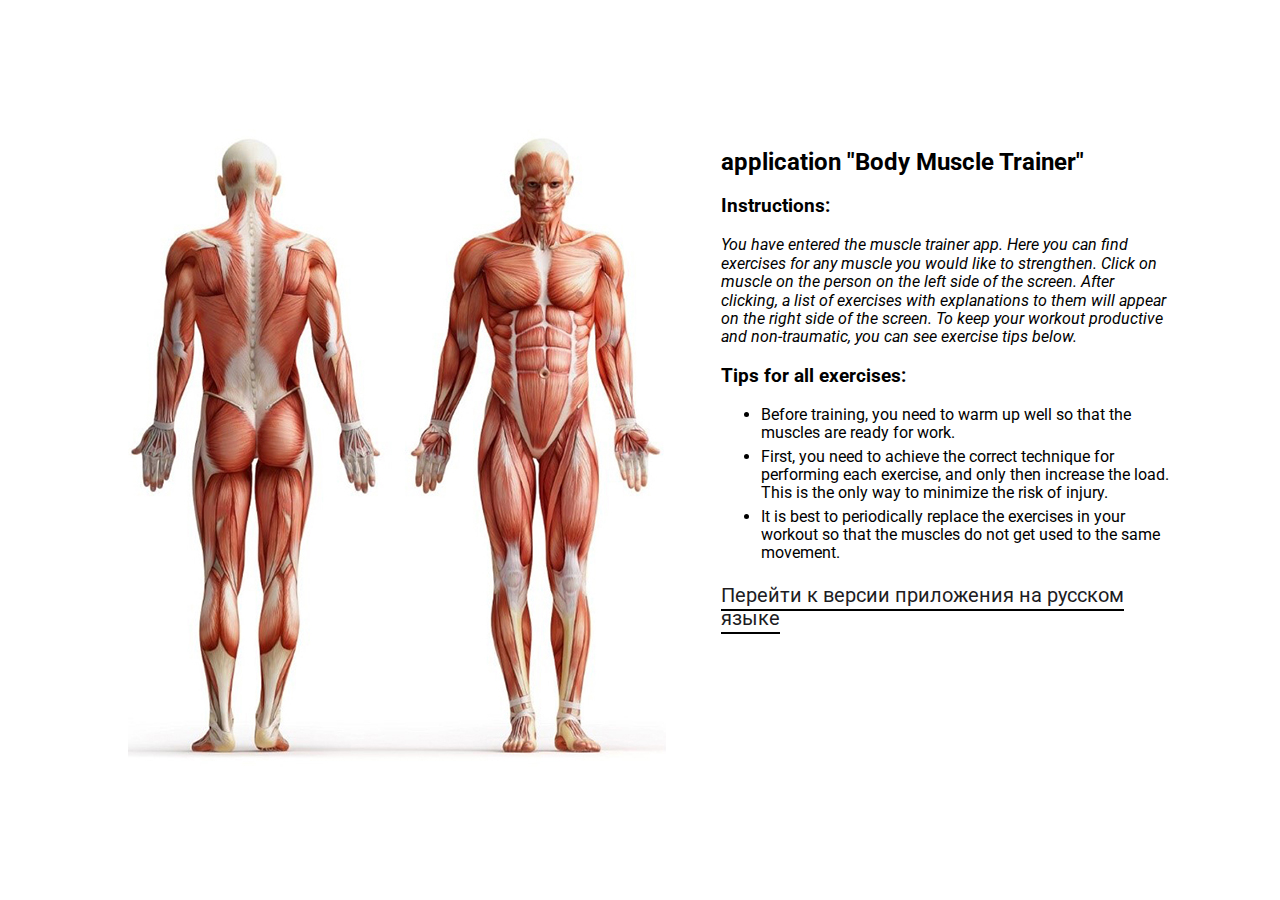
==== commit cd4040bc: "fix: The index.html has been fixed" ====
--- a/index.html
+++ b/index.html
@@ -124,7 +124,7 @@
               <li>First, you need to achieve the correct technique for performing each exercise, and only then increase the load. This is the only way to minimize the risk of injury. </li>
               <li>It is best to periodically replace the exercises in your workout so that the muscles do not get used to the same movement.</li>
             </ul>
-            <a href="index_ru.html" class="language">Перейти к английской версии приложения</a>
+            <a href="index_ru.html" class="language">Перейти к версии приложения на русском языке</a>
           </div>
           <div class="description deltoid">
             <h2>Deltoid muscles</h2>
